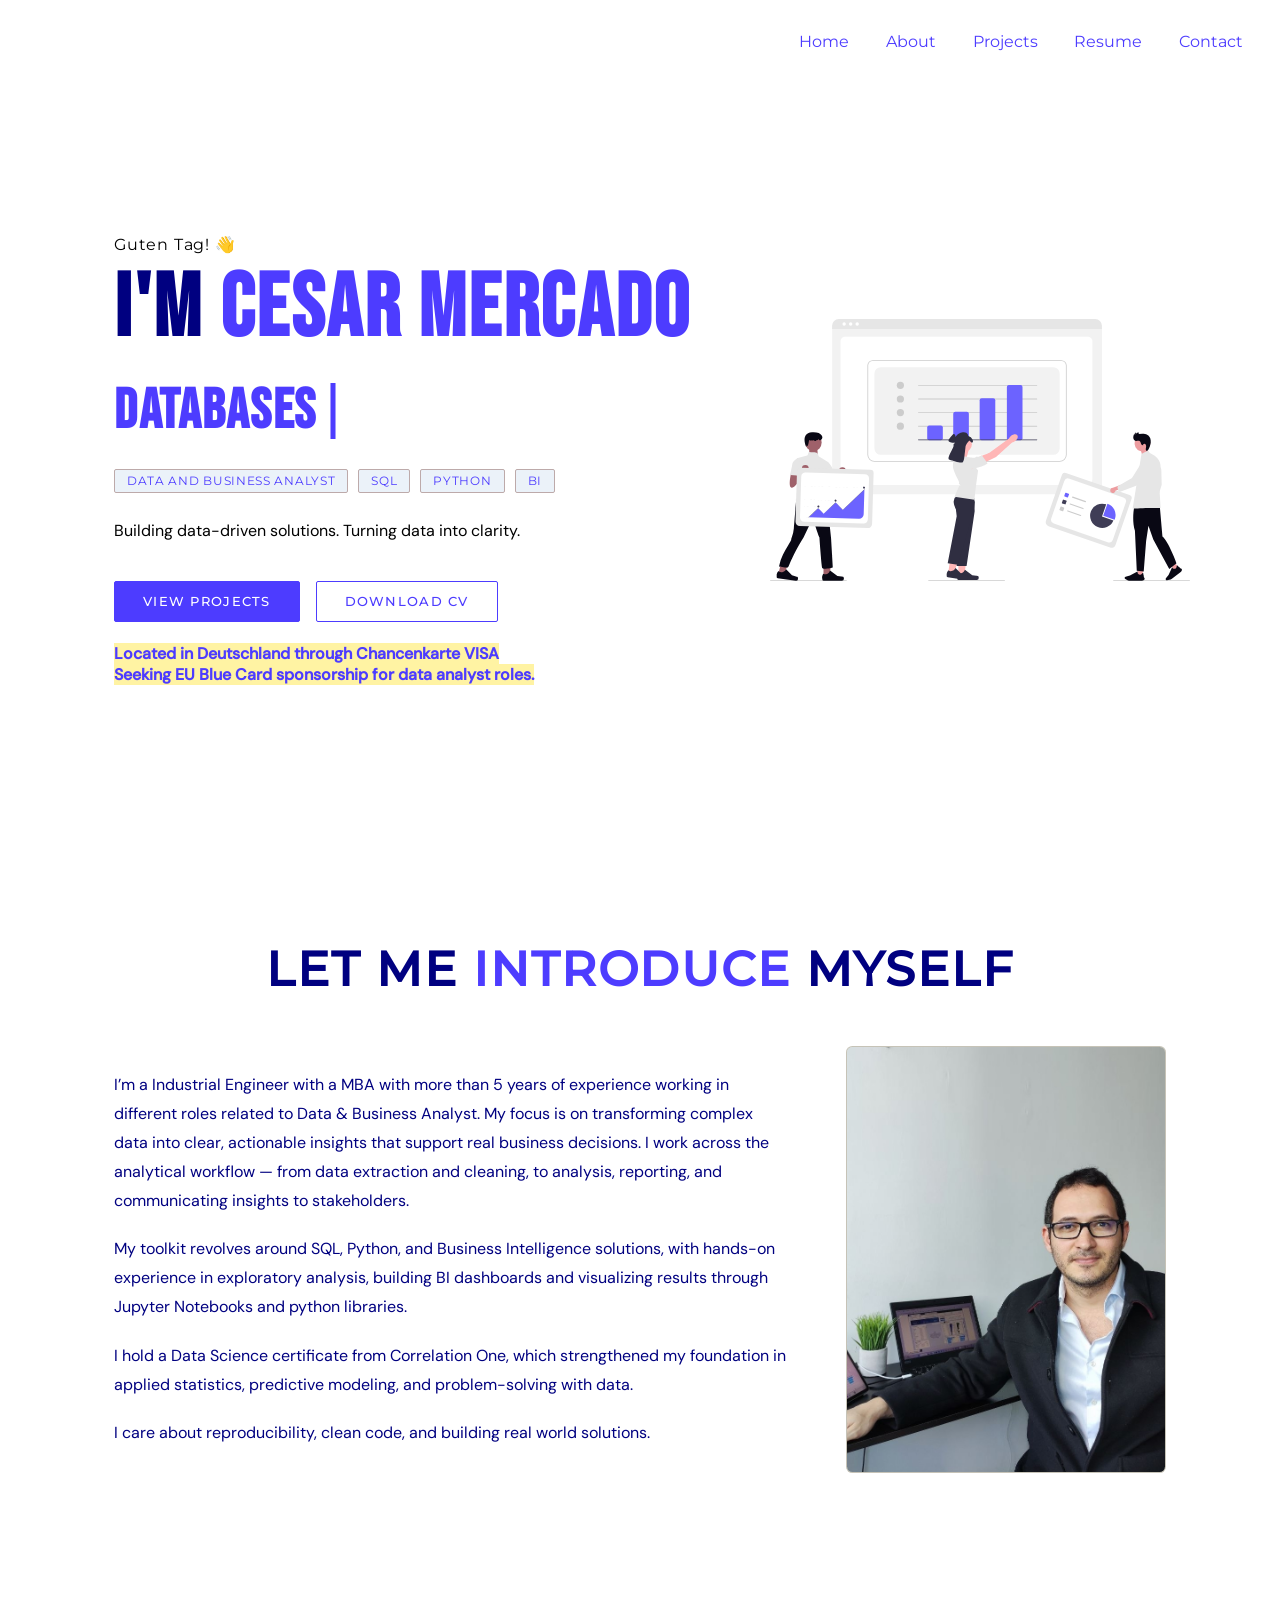
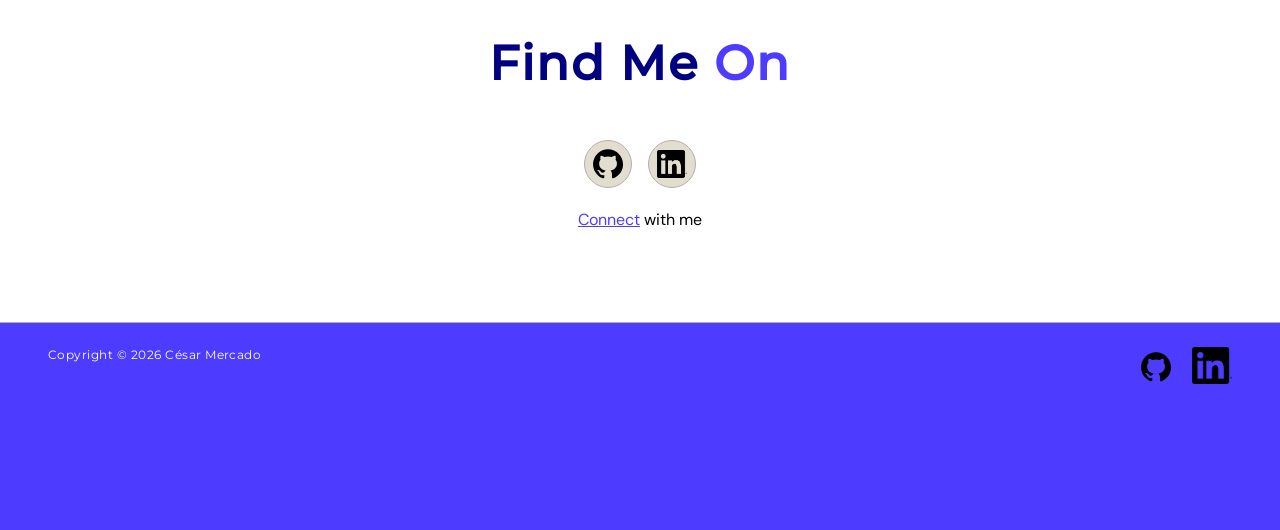
==== frontend/index.html @ d0333cb3 "Prepares the repository for full-stack development." ====
<!DOCTYPE html>
<html lang="en">

<head>
  <meta charset="UTF-8" />
  <meta name="viewport" content="width=device-width, initial-scale=1.0" />
  <title>César Mercado | Data and Business Analyst</title>
  <link rel="stylesheet" href="css/style.css" />
  <link rel="stylesheet" href="css/navbar.css" />
</head>



<body>

 <!-- top menu -->
<header class="top-menu">
    <a href="index.html" class="items">Home</a>
    <a href="pages/about.html" class="items">About</a>
    <a href="pages/projects.html" class="items">Projects</a>
    <a href="pages/resume.html" class="items">Resume</a>
    <a href="pages/contact.html" class="items">Contact</a>
</header>

<!-- navbar --> 
  <nav class="navbar">
    
    <div class="nav-left">    
      <a href="pages/contact.html" class="nav-logo">
        <img src="../assets/images/undraw_man.svg" alt="Logo" />
      </a>          
    


    </div>
        
    <button class="nav-toggle" id="navToggle" aria-label="Toggle menu">
      <span></span><span></span><span></span>
    </button>

    <ul class="nav-links" id="navLinks">
      <li><a href="index.html" class="active">Home</a></li>
      <li><a href="pages/about.html">About</a></li>
      <li><a href="pages/projects.html">Projects</a></li>
      <li><a href="pages/resume.html">Resume</a></li>
      <li><a href="pages/contact.html">Contact</a></li>
    </ul>
  </nav>

  <!-- hero section -->
  <section class="hero">
    <div class="hero-content">
      <p class="hero-greeting">Guten Tag! <span class="wave">👋</span></p>
      
      <h1 class="hero-title">I'M <span    class="accent">CESAR MERCADO</span></h1>
      <h2 class="hero-typed">
        <span id="typed-word"></span><span class="cursor">|</span>
      </h2>

      <div class="hero-tags">
        <span class="tag">Data and Business Analyst</span>
        <span class="tag">SQL</span>
        <span class="tag">Python</span>
        <span class="tag">BI</span>
      </div>
      <p class="hero-sub">
        Building data-driven solutions. Turning data into clarity.</p>
      
      <div class="hero-cta">
        <a href="pages/projects.html" class="btn btn-primary">View Projects</a>
        <a href="pages/resume.html" class="btn btn-outline">Download CV</a>       
      </div>
      
      <br/>
      <p class="ai-note"> 
        Located in Deutschland through Chancenkarte VISA   
        <br/>
      </p>
      <p class="ai-note"> 
        Seeking EU Blue Card sponsorship for data analyst roles.   
        <br/>
      </p>
    </div>
  </section>

  <!-- introduce section -->
  <section class="introduce">
    <h2 class="section-title">LET ME <span class="accent">INTRODUCE</span> MYSELF</h2>
    <div class="introduce-grid">
      <div class="introduce-text">
        <p>
          I’m a Industrial Engineer with a MBA with more than 5 years of experience working in different roles related to Data & Business Analyst. My focus is on transforming complex data into clear, actionable insights that support real business decisions.
          I work across the analytical workflow — from data extraction and cleaning, to analysis, reporting, and communicating insights to stakeholders.
        </p>
        <p>
          My toolkit revolves around SQL, Python, and Business Intelligence solutions, with hands-on experience in exploratory analysis, building BI dashboards and visualizing results through Jupyter Notebooks and python libraries.
        </p>
        <p>
          I hold a Data Science certificate from Correlation One, which strengthened my foundation in applied statistics, predictive modeling, and problem-solving with data.
        </p>
        <p>
          I care about reproducibility, clean code, and building real world solutions.
        </p>
      </div>
      <div class="introduce-photo">
        <div class="photo-frame">
          <img src="assets/images/headshot-sit.jpeg" alt="César Mercado" onerror="this.style.display='none'" />          
        </div>
        <p class="ai-note"></p>
      </div>
    </div>
  </section>

  <!-- find me section -->
  <section class="find-me">
    <h2 class="section-title">Find Me <span class="accent">On</span></h2>
    
    <div class="social-links">
      <a href="https://github.com/cesarmercado-kid" target="_blank" class="social-btn" aria-label="GitHub">
        <img src="assets/images/github-black.svg" alt="GitHub" width="40" height="40" />
      </a>
      <a href="https://linkedin.com/in/cesarmercado-kid" target="_blank" class="social-btn" aria-label="LinkedIn">
        <img src="assets/images/in-black.png" alt="LinkedIn" width="30" height="28" />
      </a>
      
    </div>
    <br />
      <p class="find-sub"><span class="accent-link">Connect</span> with me</p>
  </section>

  <!-- FOOTER -->
  <footer class="footer">
    <span>Copyright © 2026 César Mercado</span>
    <div class="footer-links">
      <a href="https://github.com/cesarmercado-kid" target="_blank">
        <img src="assets/images/github-black.svg" alt="GitHub" width="40" height="40" />
      </a>
      <a href="https://linkedin.com/in/cesarmercado-kid" target="_blank">
        <img src="assets/images/in-black.png" alt="LinkedIn" width="40" height="40" />
      </a>
    </div>
  </footer>

  <script src="js/main.js"></script>
</body>
</html>
---- frontend/css/style.css ----
/* fonts */

@font-face {
  font-family: 'Bebas Neue';
  src: url('../assets/fonts/BebasNeue-Regular.woff2') format('woff2');
  font-weight: 400;
  font-style: normal;
  font-display: swap;
}

@font-face {
  font-family: 'DM Sans';
  src: url('../assets/fonts/DMSans-Light.woff2') format('woff2');
  font-weight: 300;
  font-style: normal;
  font-display: swap;
}

@font-face {
  font-family: 'DM Sans';
  src: url('../assets/fonts/DMSans-Regular.woff2') format('woff2');
  font-weight: 400;
  font-style: normal;
  font-display: swap;
}

@font-face {
  font-family: 'DM Sans';
  src: url('../assets/fonts/DMSans-Medium.woff2') format('woff2');
  font-weight: 500;
  font-style: normal;
  font-display: swap;
}

@font-face {
  font-family: 'Montserrat';
  src: url('../assets/fonts/Montserrat-Light.woff2') format('woff2');
  font-weight: 300;
  font-style: normal;
  font-display: swap;
}

@font-face {
  font-family: 'Montserrat';
  src: url('../assets/fonts/Montserrat-Regular.woff2') format('woff2');
  font-weight: 400;
  font-style: normal;
  font-display: swap;
}

@font-face {
  font-family: 'Montserrat';
  src: url('../assets/fonts/Montserrat-Medium.woff2') format('woff2');
  font-weight: 500;
  font-style: normal;
  font-display: swap;
}

/* base */

*, *::before, *::after {
  margin: 0;
  padding: 0;
  box-sizing: border-box;
}

html {
  font-size: 16px;
}

img {
  max-width: 100%;
  height: auto;
}

body {
  position: relative;
  overflow-x: hidden;
}

:root {
  --bg:        none;
  --bg-2:      #e1ded0;
  --primary:   #4D3CFF;
  --gold:      #4D3CFF;
  --text:      #000080;
  --muted:     #000000;
  --border:    #bdaaaa;

  --font-head: 'Bebas Neue', sans-serif;
  --font-body: 'DM Sans', sans-serif;
  --font-ui:   'Montserrat', sans-serif;
}

html { scroll-behavior: smooth; }


/* body */

body {
  margin: 0;
  background: #fff;
  width: 100%;
  color: var(--text);
  font-family: var(--font-body);
  padding: 0;
  overflow-x: hidden;
}

.hero {
  min-height: 100vh;
  background: #fff;
  width: 100%;
}

body::before {
  content: "";
  position: fixed;
  inset: 0;
  z-index: -1;
  
  background-color: #e5e5db;
  background-image: url("../assets/images/graph-paper.svg");
  background-repeat: repeat;
  filter: invert(100%) opacity(10%);
  
  
  opacity: var(--bg-opacity, 0);
  transition: opacity 0.1s ease;

}

/* sections */
section {
  position: relative;
  z-index: 1;
  max-width: 1100px;
  margin: 0 auto;
  padding: 80px 24px;
}

/* helpers */
.accent      { color: var(--gold); }
.accent-link { color: var(--gold); text-decoration: underline; cursor: pointer; }


/* section title */
.section-title {
  font-family: var(--font-ui);
  font-size: clamp(2rem, 5vw, 3rem);
  letter-spacing: 0.04em;
  text-align: center;
  margin-bottom: 48px;
  color: var(--text);
}

/* tags */
.tag {
  display: inline-block;
  border: 1px solid var(--border);
  background: rgba(0, 91, 172, 0.08);
  color: var(--gold);
  font-family: var(--font-ui);
  font-weight: 400;
  font-size: 0.72rem;
  padding: 4px 12px;
  border-radius: 2px;
  letter-spacing: 0.06em;
  text-transform: uppercase;
}

/* top menu */
.top-menu {
  position: absolute;
  top: clamp(1.5rem, 6vw, 2rem);
  right: 2rem;
  left: 2rem;

  z-index: 10;

  display: flex;
  justify-content: flex-end;
  gap: 2rem; 
  
}

.top-menu .items { 
  color: #4D3CFF;
  text-decoration: none;
  font-family: 'Montserrat';
  font-size: 1rem;

  margin-right: 0.3rem;
  position: relative;
  display: inline-block;
}

.top-menu .items::after {
  content: "";
  position: absolute;
  bottom: -2px;
  left: 50%;
  width: 0;
  height: 2px;
  background-color: #4D3CFF;
  transition: all 0.3s ease;
  transform: translateX(-50%);
}

.top-menu .items:hover::after, .top-menu .items.active::after {
  width: 100%;  
}

.top-menu .items:hover, .top-menu .items.active {
  color: #4D3CFF;
   
}


/* buttons */
.btn {
  display: inline-block;
  font-family: var(--font-ui);
  font-weight: 500;
  font-size: 0.8rem;
  letter-spacing: 0.1em;
  text-transform: uppercase;
  padding: 12px 28px;
  border-radius: 2px;
  text-decoration: none;
  transition: all 0.2s ease;
  cursor: pointer;
}

.btn-primary {
  background: var(--primary);
  color: #fff;
  border: 1px solid var(--primary);
}
.btn-primary:hover {
  background: #000080;
  border-color: #000080;
  transform: translateY(-2px);
  box-shadow: 0 8px 24px rgba(0, 91, 172, 0.3);
}

.btn-outline {
  background: transparent;
  color: var(--gold);
  border: 1px solid var(--gold);
}
.btn-outline:hover {
  background: rgba(232, 201, 109, 0.08);
  transform: translateY(-2px);
}

/* hero */
.hero {
  min-height: 100vh;
  display: flex;
  align-items: center;
  padding-top: 100px;
  min-height: 100vh;
  background: #ffffff;
  
  background-image: url("../assets/images/undraw_data.svg");
  background-repeat: no-repeat;
  background-position: right center;
  background-size: clamp(180px, 45%, 420px);

  position: relative;
}

.hero-content { max-width: 760px; }

.hero-greeting {
  font-family: var(--font-ui);
  font-weight: 400;
  font-size: 1rem;
  color: var(--muted);
  margin-bottom: 12px;
  letter-spacing: 0.05em;
}

.wave {
  display: inline-block;
  animation: wave 2.5s infinite;
  transform-origin: 70% 70%;
}
@keyframes wave {
  0%,100% { transform: rotate(0deg); }
  15%      { transform: rotate(14deg); }
  30%      { transform: rotate(-8deg); }
  45%      { transform: rotate(14deg); }
  60%      { transform: rotate(-4deg); }
  75%      { transform: rotate(10deg); }
}

.hero-title {
  font-family: var(--font-head);
  font-size: clamp(2.8rem, 8vw, 5.5rem);
  letter-spacing: 0.03em;
  line-height: 1;
  margin-bottom: 24px;
  color: var(--text);
}

.hero-tags {
  display: flex;
  flex-wrap: wrap;
  gap: 10px;
  margin-bottom: 24px;
}

.hero-sub {
  font-size: 1rem;
  color: var(--muted);
  margin-bottom: 36px;
  max-width: 520px;
  line-height: 1.8;
}

.hero-cta { display: flex; gap: 16px; flex-wrap: wrap; }

/* introduce */
.introduce { padding-top: 40px; }

.introduce-grid {
  display: grid;
  grid-template-columns: 1fr 320px;
  gap: 60px;
  align-items: center;
}

.introduce-text p {
  margin-bottom: 20px;
  font-size: 1rem;
  color: #000080;
  line-height: 1.8;
}

.photo-frame {

  position: relative;
  width: 100%;
  aspect-ratio: 3/4;
  border: 1px solid #0000001f; 
  border-radius: 0.4rem;       
  background: var(--bg-2);
  display: flex;
  align-items: center;
  justify-content: center;
  overflow: hidden;
}

.ai-note {
  color: #4D3CFF;
  font-weight: 600;
  background: #fff3a3; 
  display: inline-block;
}

.photo-frame img {
  width: 100%;
  height: 100%;
  object-fit: cover;
}

.photo-placeholder {
  font-family: var(--font-head);
  font-size: 5rem;
  color: var(--primary);
  letter-spacing: 0.1em;
}

/* find me */
.find-me { text-align: center; padding: 60px 24px; }

.find-sub {
  color: var(--muted);
  margin-bottom: 32px;
  font-size: 1rem;
}

.social-links { display: flex; justify-content: center; gap: 16px; }

.social-btn {
  display: flex;
  align-items: center;
  justify-content: center;
  width: 48px;
  height: 48px;
  border-radius: 50%;
  background: var(--bg-2);
  border: 1px solid var(--border);
  color: var(--text);
  text-decoration: none;
  transition: all 0.2s ease;
}
.social-btn:hover {
  background: var(--primary);
  border-color: var(--primary);
  transform: translateY(-3px);
  color: #fff;
  box-shadow: 0 8px 20px rgba(0, 91, 172, 0.3);
}

/* footer */
.footer {
  position: relative;
  z-index: 1;
  display: flex;
  justify-content: space-between;
  align-items: top;
  padding: 24px 48px;
  border-top: 1px solid var(--border);
  font-family: var(--font-ui);
  font-weight: 400;
  font-size: 0.75rem;
  color: #ffffff;
  background-color: #4D3CFF;
  letter-spacing: 0.04em;
  height: 20vh;        
  min-height: 13rem;
}

.footer-links { display: flex; gap: 16px; }
.footer-links a {
  color: var(--muted);
  text-decoration: none;
  transition: color 0.2s;
}
.footer-links a:hover { color: var(--gold); }

.grid-responsive {
  display: grid;
  gap: 2rem;
}

.hide {
  display: none !important;
}



/* typewriter */
.hero-typed {
  font-family: var(--font-head);
  font-size: clamp(1.8rem, 5vw, 3.5rem);
  letter-spacing: 0.03em;
  color: var(--primary);
  margin-top: 8px;
  margin-bottom: 24px;
  min-height: 1.2em;
}

.cursor {
  display: inline-block;
  color: var(--primary);
  animation: blink 0.8s step-end infinite;
  font-weight: 300;
  margin-left: 2px;
}

@keyframes blink {
  0%, 100% { opacity: 1; }
  50%       { opacity: 0; }
}


.redirect-box {
    max-width: 480px;
    margin: 2rem auto;
    padding: 2rem;
    background: #ffffff;
    border: 1px solid #e2e8f0;
    border-radius: 12px;
    box-shadow: 0 4px 16px rgba(0,0,0,0.08);
    text-align: center;
}

.redirect-box h2 {
    margin-bottom: 1rem;
    font-size: 1.5rem;
    color: #1e293b;
}

.redirect-box p {
    color: #475569;
    font-size: 1rem;
    line-height: 1.5rem;
}


/* responsive */
@media (max-width: 768px) {
  .introduce-grid { 
    grid-template-columns: 1fr; 
  }
  .who-grid {
    grid-template-columns: 1fr;
  }
  .projects-grid {
    grid-template-columns: 1fr;
  }

  .introduce-photo { max-width: 260px; margin: 0 auto; }
  .footer {
    flex-direction: column;
    gap: 12px;
    padding: 24px;
    text-align: center;
  }
  .top-menu {
    display: none; 
  }
  .hero {
    background-image: none;
    padding-top: 6rem;
    text-align: center;
  }

  .hero-content {
    max-width: 100%;
  }

  
 

}
---- frontend/css/navbar.css ----
/* navbar */
.navbar {
  position: fixed;
  top: 2rem;
  left: 2rem;
  right: 2rem;

  padding: 0 1rem;

  z-index: 1000;

  display: flex;
  align-items: center;
  justify-content: space-between;
  
  height: 4rem;

  background: rgba(255, 255, 255, 0.85);
  backdrop-filter: blur(12px);

  transform: translateY(-150%);
  transition: transform 0.4s ease;

  border-radius: 15px 15px 15px 15px;

}

.navbar.show {
  transform: translateY(0);
}

/* Logo */
.nav-left {
  display: flex;
  align-items: center;
  gap: 0.8rem;
  margin-left: none;
  
}


.nav-logo img {
  width: 28px;
  height: 28px;
  object-fit: contain;
}

/* Links */
.nav-links {
  display: flex;
  list-style: none;
  gap: 2rem;
  margin-left: auto;
  
  
}


.nav-links a {
  align-items: left;
  font-family: 'Montserrat';
  font-size: 1rem;
   
  color: #2f36ff;
  text-decoration: none; 
  transition: all 0.2s ease;
  
  position: relative;

  text-decoration: none;

}


.nav-links a::after {
  content: "";
  position: absolute;
  bottom: -2px;
  left: 50%;
  width: 0;
  height: 2px;
  background-color: #2f36ff;
  transition: all 0.3s ease;
  transform: translateX(-50%);
}

.nav-links a:hover::after, .nav-links a.active::after {
  width: 100%;
}

.nav-links a:hover,
.nav-links a.active {  
  color: #2f36ff;
}



.nav-icon { font-style: normal; font-size: 0.9rem; }

/* Hamburger toggle (mobile) */
.nav-toggle {
  display: none;
  flex-direction: column;
  gap: 5px;
  background: none;
  border: none;
  cursor: pointer;
  padding: 4px;
}
.nav-toggle span {
  display: block;
  width: 24px;
  height: 2px;
  background: #F0EEE9;
  border-radius: 2px;
  transition: all 0.3s ease;
}

/* Mobile nav open state */
.nav-toggle.open span:nth-child(1) { transform: translateY(7px) rotate(45deg); }
.nav-toggle.open span:nth-child(2) { opacity: 0; }
.nav-toggle.open span:nth-child(3) { transform: translateY(-7px) rotate(-45deg); }

/* responsive */

@media (max-width: 768px) {

  
 
   .navbar {
    transform: none !important;
  }

  .navbar.show {
    transform: none !important;
  } 
  .nav-toggle { display: flex; }

   .navbar {
    position: fixed;
    top: 0.75rem;
    left: 0.75rem;
    right: 0.75rem;

    z-index: 1000;
  }

  .nav-links {
    position: fixed;
    top: 4.5rem;
    left: 1rem;
    right: 1rem;
    display: flex;
    flex-direction: column;
    gap: 0.5rem;
    padding: 1.2rem;

    background: #fffffff2;
    backdrop-filter: blur(16px);
    
    border: 1px solid #005bac33;
    border-radius: 12px;
    box-shadow: 0 12px 40px #0000001f;
    max-height: calc(100vh - 6rem);
    overflow-y: auto;

    transform: translateY(-10%);
    opacity: 0;
    pointer-events: none;
    transition: transform 0.3s ease;
    z-index: 999;
  }

  .nav-links.open { 
    transform: translateY(0);
    opacity: 1;
    pointer-events: auto;
  }

  .nav-links a { 
    position: relative;
    
    padding: 3px 3px;
    font-size: 0.95rem; 
    color: #4D3CFF;
    font-weight: 500;

    border-radius: 8px;
  }


  .nav-links a:hover {
    background: #4d3cff14;
  }

}
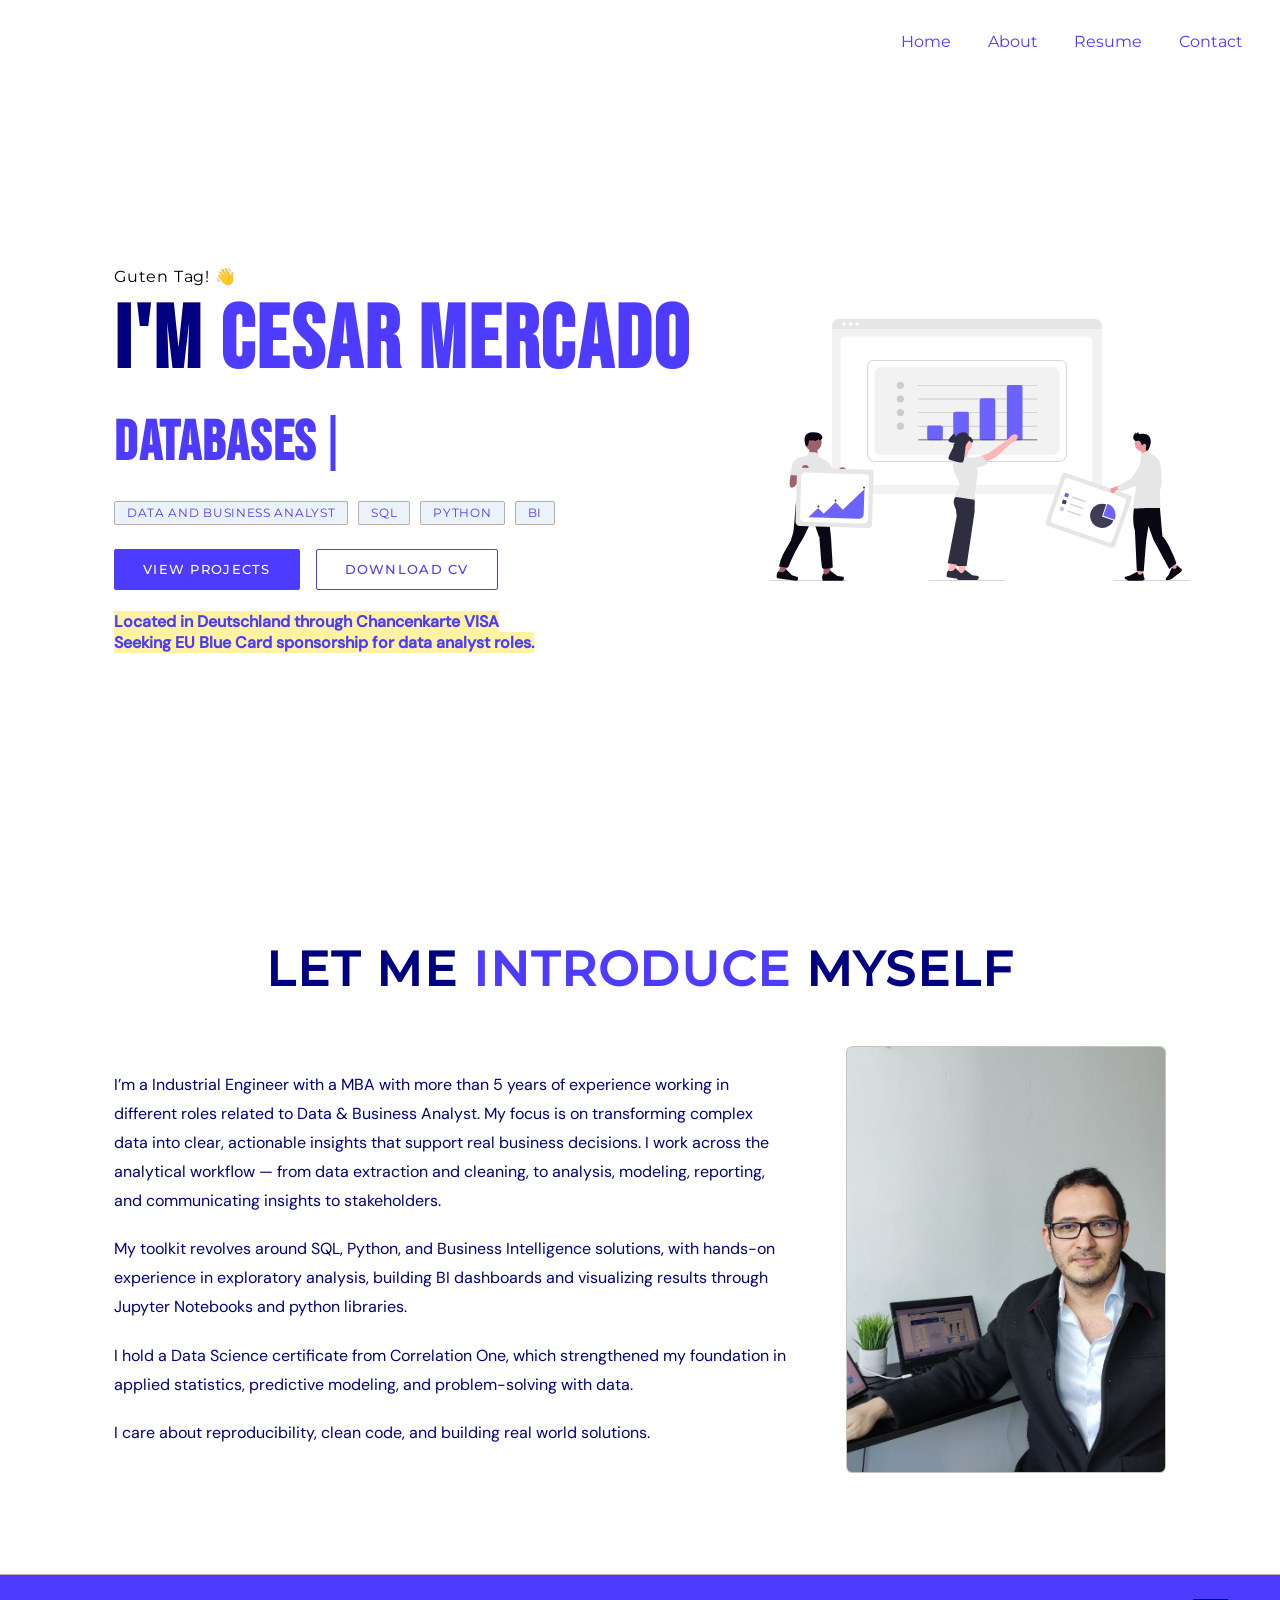
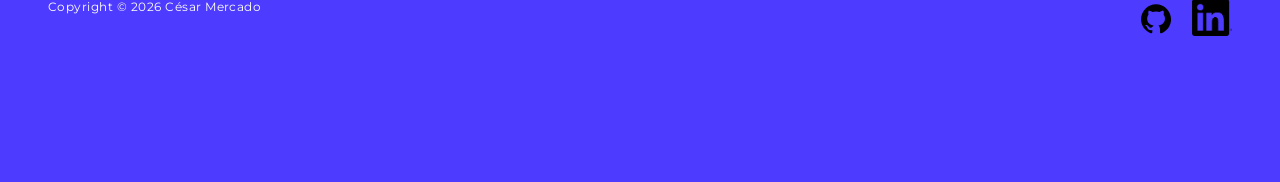
==== commit d33fe3fe: "Add feature flag system, fix About layout, add .gitignore" ====
--- a/frontend/index.html
+++ b/frontend/index.html
@@ -16,10 +16,10 @@
  <!-- top menu -->
 <header class="top-menu">
     <a href="index.html" class="items">Home</a>
-    <a href="pages/about.html" class="items">About</a>
-    <a href="pages/projects.html" class="items">Projects</a>
-    <a href="pages/resume.html" class="items">Resume</a>
-    <a href="pages/contact.html" class="items">Contact</a>
+    <a href="pages/about.html" class="items" data-feature="about">About</a>
+    <a href="pages/projects.html" class="items" data-feature="projects">Projects</a>
+    <a href="pages/resume.html" class="items" data-feature="resume">Resume</a>
+    <a href="pages/contact.html" class="items" data-feature="contact">Contact</a>
 </header>
 
 <!-- navbar --> 
@@ -27,7 +27,7 @@
     
     <div class="nav-left">    
       <a href="pages/contact.html" class="nav-logo">
-        <img src="../assets/images/undraw_man.svg" alt="Logo" />
+        <img src="assets/images/undraw_man.svg" alt="Logo" />
       </a>          
     
 
@@ -40,10 +40,10 @@
 
     <ul class="nav-links" id="navLinks">
       <li><a href="index.html" class="active">Home</a></li>
-      <li><a href="pages/about.html">About</a></li>
-      <li><a href="pages/projects.html">Projects</a></li>
-      <li><a href="pages/resume.html">Resume</a></li>
-      <li><a href="pages/contact.html">Contact</a></li>
+      <li><a href="pages/about.html" data-feature="about">About</a></li>
+      <li><a href="pages/projects.html" data-feature="projects">Projects</a></li>
+      <li><a href="pages/resume.html" data-feature="resume">Resume</a></li>
+      <li><a href="pages/contact.html" data-feature="contact">Contact</a></li>
     </ul>
   </nav>
 
@@ -63,8 +63,6 @@
         <span class="tag">Python</span>
         <span class="tag">BI</span>
       </div>
-      <p class="hero-sub">
-        Building data-driven solutions. Turning data into clarity.</p>
       
       <div class="hero-cta">
         <a href="pages/projects.html" class="btn btn-primary">View Projects</a>
@@ -90,7 +88,7 @@
       <div class="introduce-text">
         <p>
           I’m a Industrial Engineer with a MBA with more than 5 years of experience working in different roles related to Data & Business Analyst. My focus is on transforming complex data into clear, actionable insights that support real business decisions.
-          I work across the analytical workflow — from data extraction and cleaning, to analysis, reporting, and communicating insights to stakeholders.
+          I work across the analytical workflow — from data extraction and cleaning, to analysis, modeling, reporting, and communicating insights to stakeholders.
         </p>
         <p>
           My toolkit revolves around SQL, Python, and Business Intelligence solutions, with hands-on experience in exploratory analysis, building BI dashboards and visualizing results through Jupyter Notebooks and python libraries.
@@ -111,22 +109,6 @@
     </div>
   </section>
 
-  <!-- find me section -->
-  <section class="find-me">
-    <h2 class="section-title">Find Me <span class="accent">On</span></h2>
-    
-    <div class="social-links">
-      <a href="https://github.com/cesarmercado-kid" target="_blank" class="social-btn" aria-label="GitHub">
-        <img src="assets/images/github-black.svg" alt="GitHub" width="40" height="40" />
-      </a>
-      <a href="https://linkedin.com/in/cesarmercado-kid" target="_blank" class="social-btn" aria-label="LinkedIn">
-        <img src="assets/images/in-black.png" alt="LinkedIn" width="30" height="28" />
-      </a>
-      
-    </div>
-    <br />
-      <p class="find-sub"><span class="accent-link">Connect</span> with me</p>
-  </section>
 
   <!-- FOOTER -->
   <footer class="footer">
--- a/frontend/css/style.css
+++ b/frontend/css/style.css
@@ -56,30 +56,10 @@
   font-display: swap;
 }
 
-/* base */
-
-*, *::before, *::after {
-  margin: 0;
-  padding: 0;
-  box-sizing: border-box;
-}
-
-html {
-  font-size: 16px;
-}
-
-img {
-  max-width: 100%;
-  height: auto;
-}
-
-body {
-  position: relative;
-  overflow-x: hidden;
-}
+
+/* variables */
 
 :root {
-  --bg:        none;
   --bg-2:      #e1ded0;
   --primary:   #4D3CFF;
   --gold:      #4D3CFF;
@@ -92,25 +72,35 @@
   --font-ui:   'Montserrat', sans-serif;
 }
 
-html { scroll-behavior: smooth; }
-
-
-/* body */
+
+/* reset and base styles */
+
+*, *::before, *::after {
+  margin: 0;
+  padding: 0;
+  box-sizing: border-box;
+}
+
+html {
+  font-size: 16px;
+  scroll-behavior: smooth;
+}
+
+img {
+  max-width: 100%;
+  height: auto;
+  display: block;
+}
 
 body {
   margin: 0;
+  padding: 0;
+  width: 100%;
   background: #fff;
-  width: 100%;
   color: var(--text);
   font-family: var(--font-body);
-  padding: 0;
   overflow-x: hidden;
-}
-
-.hero {
-  min-height: 100vh;
-  background: #fff;
-  width: 100%;
+  position: relative;
 }
 
 body::before {
@@ -118,19 +108,17 @@
   position: fixed;
   inset: 0;
   z-index: -1;
-  
   background-color: #e5e5db;
   background-image: url("../assets/images/graph-paper.svg");
   background-repeat: repeat;
   filter: invert(100%) opacity(10%);
-  
-  
   opacity: var(--bg-opacity, 0);
   transition: opacity 0.1s ease;
-
-}
-
-/* sections */
+}
+
+
+/* layout */
+
 section {
   position: relative;
   z-index: 1;
@@ -139,12 +127,25 @@
   padding: 80px 24px;
 }
 
+.grid-responsive {
+  display: grid;
+  gap: 2rem;
+}
+
+.hide {
+  display: none !important;
+}
+
+
 /* helpers */
+
 .accent      { color: var(--gold); }
 .accent-link { color: var(--gold); text-decoration: underline; cursor: pointer; }
 
 
 /* section title */
+
+
 .section-title {
   font-family: var(--font-ui);
   font-size: clamp(2rem, 5vw, 3rem);
@@ -154,7 +155,10 @@
   color: var(--text);
 }
 
+
 /* tags */
+
+
 .tag {
   display: inline-block;
   border: 1px solid var(--border);
@@ -169,27 +173,26 @@
   text-transform: uppercase;
 }
 
+
 /* top menu */
+
+
 .top-menu {
   position: absolute;
   top: clamp(1.5rem, 6vw, 2rem);
   right: 2rem;
   left: 2rem;
-
   z-index: 10;
-
   display: flex;
   justify-content: flex-end;
-  gap: 2rem; 
-  
-}
-
-.top-menu .items { 
-  color: #4D3CFF;
+  gap: 2rem;
+}
+
+.top-menu .items {
+  color: var(--primary);
   text-decoration: none;
-  font-family: 'Montserrat';
+  font-family: 'Montserrat', sans-serif;
   font-size: 1rem;
-
   margin-right: 0.3rem;
   position: relative;
   display: inline-block;
@@ -202,22 +205,26 @@
   left: 50%;
   width: 0;
   height: 2px;
-  background-color: #4D3CFF;
+  background-color: var(--primary);
   transition: all 0.3s ease;
   transform: translateX(-50%);
 }
 
-.top-menu .items:hover::after, .top-menu .items.active::after {
-  width: 100%;  
-}
-
-.top-menu .items:hover, .top-menu .items.active {
-  color: #4D3CFF;
-   
+.top-menu .items:hover::after,
+.top-menu .items.active::after {
+  width: 100%;
+}
+
+.top-menu .items:hover,
+.top-menu .items.active {
+  color: var(--primary);
 }
 
 
 /* buttons */
+ 
+
+
 .btn {
   display: inline-block;
   font-family: var(--font-ui);
@@ -237,6 +244,7 @@
   color: #fff;
   border: 1px solid var(--primary);
 }
+
 .btn-primary:hover {
   background: #000080;
   border-color: #000080;
@@ -246,28 +254,28 @@
 
 .btn-outline {
   background: transparent;
-  color: var(--gold);
-  border: 1px solid var(--gold);
-}
+  color: var(--primary);
+  border: 1px solid var(--primary);
+}
+
 .btn-outline:hover {
   background: rgba(232, 201, 109, 0.08);
   transform: translateY(-2px);
 }
 
+
 /* hero */
+
 .hero {
   min-height: 100vh;
   display: flex;
   align-items: center;
   padding-top: 100px;
-  min-height: 100vh;
   background: #ffffff;
-  
   background-image: url("../assets/images/undraw_data.svg");
   background-repeat: no-repeat;
   background-position: right center;
   background-size: clamp(180px, 45%, 420px);
-
   position: relative;
 }
 
@@ -287,6 +295,7 @@
   animation: wave 2.5s infinite;
   transform-origin: 70% 70%;
 }
+
 @keyframes wave {
   0%,100% { transform: rotate(0deg); }
   15%      { transform: rotate(14deg); }
@@ -320,9 +329,38 @@
   line-height: 1.8;
 }
 
-.hero-cta { display: flex; gap: 16px; flex-wrap: wrap; }
+.hero-cta {
+  display: flex;
+  gap: 16px;
+  flex-wrap: wrap;
+}
+
+.hero-typed {
+  font-family: var(--font-head);
+  font-size: clamp(1.8rem, 5vw, 3.5rem);
+  letter-spacing: 0.03em;
+  color: var(--primary);
+  margin-top: 8px;
+  margin-bottom: 24px;
+  min-height: 1.2em;
+}
+
+.cursor {
+  display: inline-block;
+  color: var(--primary);
+  animation: blink 0.8s step-end infinite;
+  font-weight: 300;
+  margin-left: 2px;
+}
+
+@keyframes blink {
+  0%, 100% { opacity: 1; }
+  50%       { opacity: 0; }
+}
+
 
 /* introduce */
+
 .introduce { padding-top: 40px; }
 
 .introduce-grid {
@@ -340,24 +378,16 @@
 }
 
 .photo-frame {
-
   position: relative;
   width: 100%;
   aspect-ratio: 3/4;
-  border: 1px solid #0000001f; 
-  border-radius: 0.4rem;       
+  border: 1px solid #0000001f;
+  border-radius: 0.4rem;
   background: var(--bg-2);
   display: flex;
   align-items: center;
   justify-content: center;
   overflow: hidden;
-}
-
-.ai-note {
-  color: #4D3CFF;
-  font-weight: 600;
-  background: #fff3a3; 
-  display: inline-block;
 }
 
 .photo-frame img {
@@ -373,8 +403,20 @@
   letter-spacing: 0.1em;
 }
 
+.ai-note {
+  color: var(--primary);
+  font-weight: 600;
+  background: #fff3a3;
+  display: inline-block;
+}
+
+
 /* find me */
-.find-me { text-align: center; padding: 60px 24px; }
+
+.find-me {
+  text-align: center;
+  padding: 60px 24px;
+}
 
 .find-sub {
   color: var(--muted);
@@ -382,7 +424,11 @@
   font-size: 1rem;
 }
 
-.social-links { display: flex; justify-content: center; gap: 16px; }
+.social-links {
+  display: flex;
+  justify-content: center;
+  gap: 16px;
+}
 
 .social-btn {
   display: flex;
@@ -397,6 +443,7 @@
   text-decoration: none;
   transition: all 0.2s ease;
 }
+
 .social-btn:hover {
   background: var(--primary);
   border-color: var(--primary);
@@ -405,126 +452,115 @@
   box-shadow: 0 8px 20px rgba(0, 91, 172, 0.3);
 }
 
+
 /* footer */
+
 .footer {
   position: relative;
   z-index: 1;
   display: flex;
   justify-content: space-between;
-  align-items: top;
+  align-items: flex-start;
   padding: 24px 48px;
   border-top: 1px solid var(--border);
   font-family: var(--font-ui);
   font-weight: 400;
   font-size: 0.75rem;
   color: #ffffff;
-  background-color: #4D3CFF;
+  background-color: var(--primary);
   letter-spacing: 0.04em;
-  height: 20vh;        
+  height: 20vh;
   min-height: 13rem;
 }
 
-.footer-links { display: flex; gap: 16px; }
+.footer-links {
+  display: flex;
+  gap: 16px;
+}
+
 .footer-links a {
-  color: var(--muted);
+  color: #ffffff;
   text-decoration: none;
   transition: color 0.2s;
 }
+
 .footer-links a:hover { color: var(--gold); }
 
-.grid-responsive {
-  display: grid;
-  gap: 2rem;
-}
-
-.hide {
-  display: none !important;
-}
-
-
-
-/* typewriter */
-.hero-typed {
-  font-family: var(--font-head);
-  font-size: clamp(1.8rem, 5vw, 3.5rem);
-  letter-spacing: 0.03em;
-  color: var(--primary);
-  margin-top: 8px;
-  margin-bottom: 24px;
-  min-height: 1.2em;
-}
-
-.cursor {
-  display: inline-block;
-  color: var(--primary);
-  animation: blink 0.8s step-end infinite;
-  font-weight: 300;
-  margin-left: 2px;
-}
-
-@keyframes blink {
-  0%, 100% { opacity: 1; }
-  50%       { opacity: 0; }
-}
-
+
+/* redirect box */
 
 .redirect-box {
-    max-width: 480px;
-    margin: 2rem auto;
-    padding: 2rem;
-    background: #ffffff;
-    border: 1px solid #e2e8f0;
-    border-radius: 12px;
-    box-shadow: 0 4px 16px rgba(0,0,0,0.08);
-    text-align: center;
+  max-width: 480px;
+  margin: 2rem auto;
+  padding: 2rem;
+  background: #ffffff;
+  border: 1px solid #e2e8f0;
+  border-radius: 12px;
+  box-shadow: 0 4px 16px rgba(0, 0, 0, 0.08);
+  text-align: center;
 }
 
 .redirect-box h2 {
-    margin-bottom: 1rem;
-    font-size: 1.5rem;
-    color: #1e293b;
+  margin-bottom: 1rem;
+  font-size: 1.5rem;
+  color: #1e293b;
 }
 
 .redirect-box p {
-    color: #475569;
-    font-size: 1rem;
-    line-height: 1.5rem;
+  color: #475569;
+  font-size: 1rem;
+  line-height: 1.5rem;
 }
 
 
 /* responsive */
+
 @media (max-width: 768px) {
-  .introduce-grid { 
-    grid-template-columns: 1fr; 
-  }
+
+  .introduce-grid {
+    grid-template-columns: 1fr;
+  }
+
   .who-grid {
     grid-template-columns: 1fr;
   }
+
   .projects-grid {
     grid-template-columns: 1fr;
   }
 
-  .introduce-photo { max-width: 260px; margin: 0 auto; }
+  .introduce-photo {
+    max-width: 260px;
+    margin: 0 auto;
+  }
+
   .footer {
     flex-direction: column;
     gap: 12px;
     padding: 24px;
     text-align: center;
-  }
+    height: auto;
+  }
+
   .top-menu {
-    display: none; 
-  }
+    display: none;
+  }
+
   .hero {
     background-image: none;
     padding-top: 6rem;
     text-align: center;
+    display: flex;
+    justify-content: center;
   }
 
   .hero-content {
-    max-width: 100%;
-  }
-
-  
- 
+    max-width: none;
+    width: 100%;
+    display: flex;
+    flex-direction: column;
+    align-items: center;
+    margin: 0 auto;
+  }
 
 }
--- a/frontend/css/navbar.css
+++ b/frontend/css/navbar.css
@@ -1,43 +1,38 @@
-/* navbar */
+
+
 .navbar {
   position: fixed;
   top: 2rem;
   left: 2rem;
   right: 2rem;
-
-  padding: 0 1rem;
-
   z-index: 1000;
 
   display: flex;
   align-items: center;
   justify-content: space-between;
-  
   height: 4rem;
+  padding: 0 1.25rem;
 
   background: rgba(255, 255, 255, 0.85);
   backdrop-filter: blur(12px);
+  border-radius: 15px;
 
   transform: translateY(-150%);
   transition: transform 0.4s ease;
-
-  border-radius: 15px 15px 15px 15px;
-
 }
 
 .navbar.show {
   transform: translateY(0);
 }
 
-/* Logo */
+
+/* logo */
+
 .nav-left {
   display: flex;
   align-items: center;
   gap: 0.8rem;
-  margin-left: none;
-  
 }
-
 
 .nav-logo img {
   width: 28px;
@@ -45,33 +40,27 @@
   object-fit: contain;
 }
 
-/* Links */
+
+/* links - desktop */ 
+
 .nav-links {
   display: flex;
   list-style: none;
   gap: 2rem;
   margin-left: auto;
-  
-  
 }
 
-
 .nav-links a {
-  align-items: left;
-  font-family: 'Montserrat';
+  font-family: 'Montserrat', sans-serif;
   font-size: 1rem;
-   
-  color: #2f36ff;
-  text-decoration: none; 
-  transition: all 0.2s ease;
-  
+  color: #4D3CFF;
+  text-decoration: none;
   position: relative;
-
-  text-decoration: none;
-
+  display: inline-block;
+  transition: color 0.2s ease;
 }
 
-
+/* dynamic link — desktop */
 .nav-links a::after {
   content: "";
   position: absolute;
@@ -79,25 +68,24 @@
   left: 50%;
   width: 0;
   height: 2px;
-  background-color: #2f36ff;
-  transition: all 0.3s ease;
+  background-color: #4D3CFF;
+  transition: width 0.3s ease;
   transform: translateX(-50%);
 }
 
-.nav-links a:hover::after, .nav-links a.active::after {
+.nav-links a:hover::after,
+.nav-links a.active::after {
   width: 100%;
 }
 
 .nav-links a:hover,
-.nav-links a.active {  
-  color: #2f36ff;
+.nav-links a.active {
+  color: #4D3CFF;
 }
 
 
+/* hamburger */
 
-.nav-icon { font-style: normal; font-size: 0.9rem; }
-
-/* Hamburger toggle (mobile) */
 .nav-toggle {
   display: none;
   flex-direction: column;
@@ -107,90 +95,91 @@
   cursor: pointer;
   padding: 4px;
 }
+
 .nav-toggle span {
   display: block;
   width: 24px;
   height: 2px;
-  background: #F0EEE9;
+  background: #4D3CFF;
   border-radius: 2px;
   transition: all 0.3s ease;
 }
 
-/* Mobile nav open state */
 .nav-toggle.open span:nth-child(1) { transform: translateY(7px) rotate(45deg); }
 .nav-toggle.open span:nth-child(2) { opacity: 0; }
 .nav-toggle.open span:nth-child(3) { transform: translateY(-7px) rotate(-45deg); }
+
 
 /* responsive */
 
 @media (max-width: 768px) {
 
-  
- 
-   .navbar {
-    transform: none !important;
-  }
-
-  .navbar.show {
-    transform: none !important;
-  } 
-  .nav-toggle { display: flex; }
-
-   .navbar {
+  /* El navbar siempre visible en móvil (sin animación de scroll) */
+  .navbar {
     position: fixed;
     top: 0.75rem;
     left: 0.75rem;
     right: 0.75rem;
-
-    z-index: 1000;
+    transform: none !important;
+    transition: none;
   }
 
+  .nav-toggle { display: flex; }
+
+  /* menu */
   .nav-links {
     position: fixed;
-    top: 4.5rem;
+    top: 5rem;
     left: 1rem;
     right: 1rem;
-    display: flex;
     flex-direction: column;
-    gap: 0.5rem;
-    padding: 1.2rem;
+    gap: 0.25rem;
+    padding: 0.75rem;
 
-    background: #fffffff2;
+    background: rgba(255, 255, 255, 0.97);
     backdrop-filter: blur(16px);
-    
-    border: 1px solid #005bac33;
+    border: 1px solid rgba(0, 91, 172, 0.12);
     border-radius: 12px;
-    box-shadow: 0 12px 40px #0000001f;
+    box-shadow: 0 12px 40px rgba(0, 0, 0, 0.1);
     max-height: calc(100vh - 6rem);
     overflow-y: auto;
+    z-index: 999;
 
-    transform: translateY(-10%);
+    transform: translateY(-8px);
     opacity: 0;
     pointer-events: none;
-    transition: transform 0.3s ease;
-    z-index: 999;
+    transition: transform 0.3s ease, opacity 0.3s ease;
   }
 
-  .nav-links.open { 
+  .nav-links.open {
     transform: translateY(0);
     opacity: 1;
     pointer-events: auto;
   }
 
-  .nav-links a { 
-    position: relative;
-    
-    padding: 3px 3px;
-    font-size: 0.95rem; 
+  /* without underline */
+  .nav-links a::after { display: none; }
+
+  /* Cada ítem como bloque */
+  .nav-links a {
+    display: block;
+    padding: 0.6rem 0.9rem;
+    font-size: 0.95rem;
+    font-weight: 500;
     color: #4D3CFF;
-    font-weight: 500;
-
     border-radius: 8px;
+    transition: background 0.2s ease;
   }
 
-
   .nav-links a:hover {
-    background: #4d3cff14;
+    background: rgba(77, 60, 255, 0.06);
   }
 
-}
+  /* active box */
+  .nav-links a.active {
+    background: rgba(77, 60, 255, 0.1);
+    color: #4D3CFF;
+    font-weight: 600;
+  }
+
+}
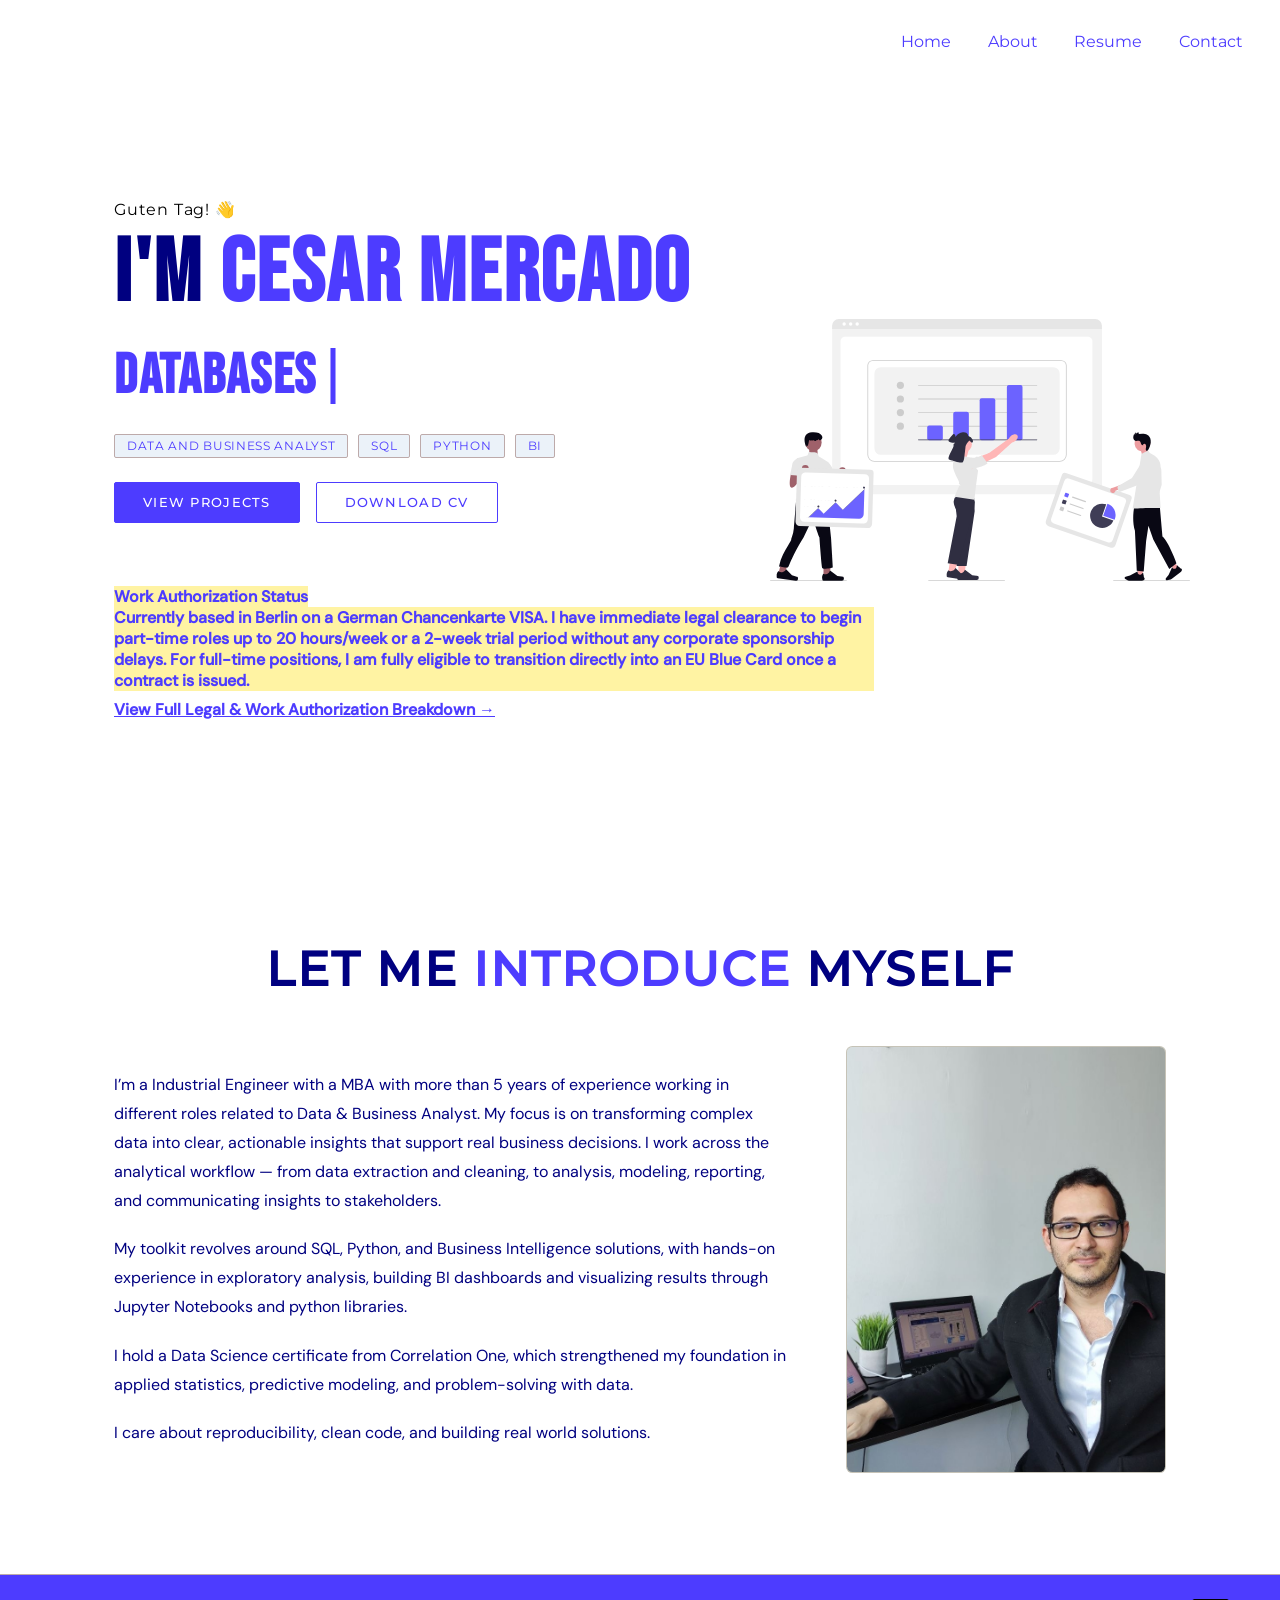
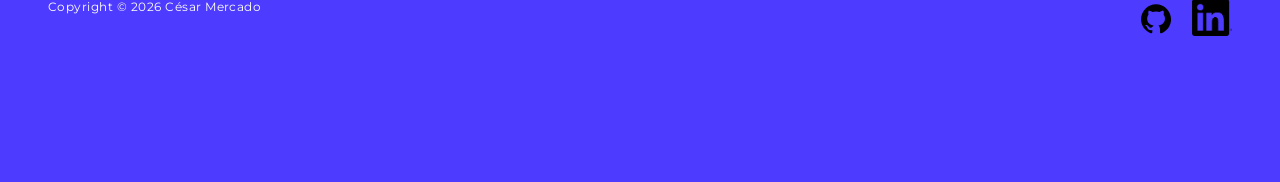
==== commit 63796015: "Update project links and enhance visa information on personal site" ====
--- a/frontend/index.html
+++ b/frontend/index.html
@@ -65,18 +65,26 @@
       </div>
       
       <div class="hero-cta">
-        <a href="pages/projects.html" class="btn btn-primary">View Projects</a>
+        <a href="https://github.com/cesarmercado-kid" class="btn btn-primary">View Projects</a>
         <a href="pages/resume.html" class="btn btn-outline">Download CV</a>       
       </div>
       
       <br/>
+      <br/>
+      <br/>
       <p class="ai-note"> 
-        Located in Deutschland through Chancenkarte VISA   
+        
+        Work Authorization Status
         <br/>
       </p>
       <p class="ai-note"> 
-        Seeking EU Blue Card sponsorship for data analyst roles.   
-        <br/>
+        Currently based in Berlin on a German Chancenkarte VISA. I have immediate legal clearance to begin part-time roles up to 20 hours/week or a 2-week trial period without any corporate sponsorship delays. For full-time positions, I am fully eligible to transition directly into an EU Blue Card once a contract is issued.   
+        
+        
+      </p>
+      </br/>
+      <p class="skill-section">
+        <a href="pages/visa.html" class="accent-link" style="font-weight: bold; display: inline-block; margin-top: 8px;">View Full Legal & Work Authorization Breakdown →</a>
       </p>
     </div>
   </section>
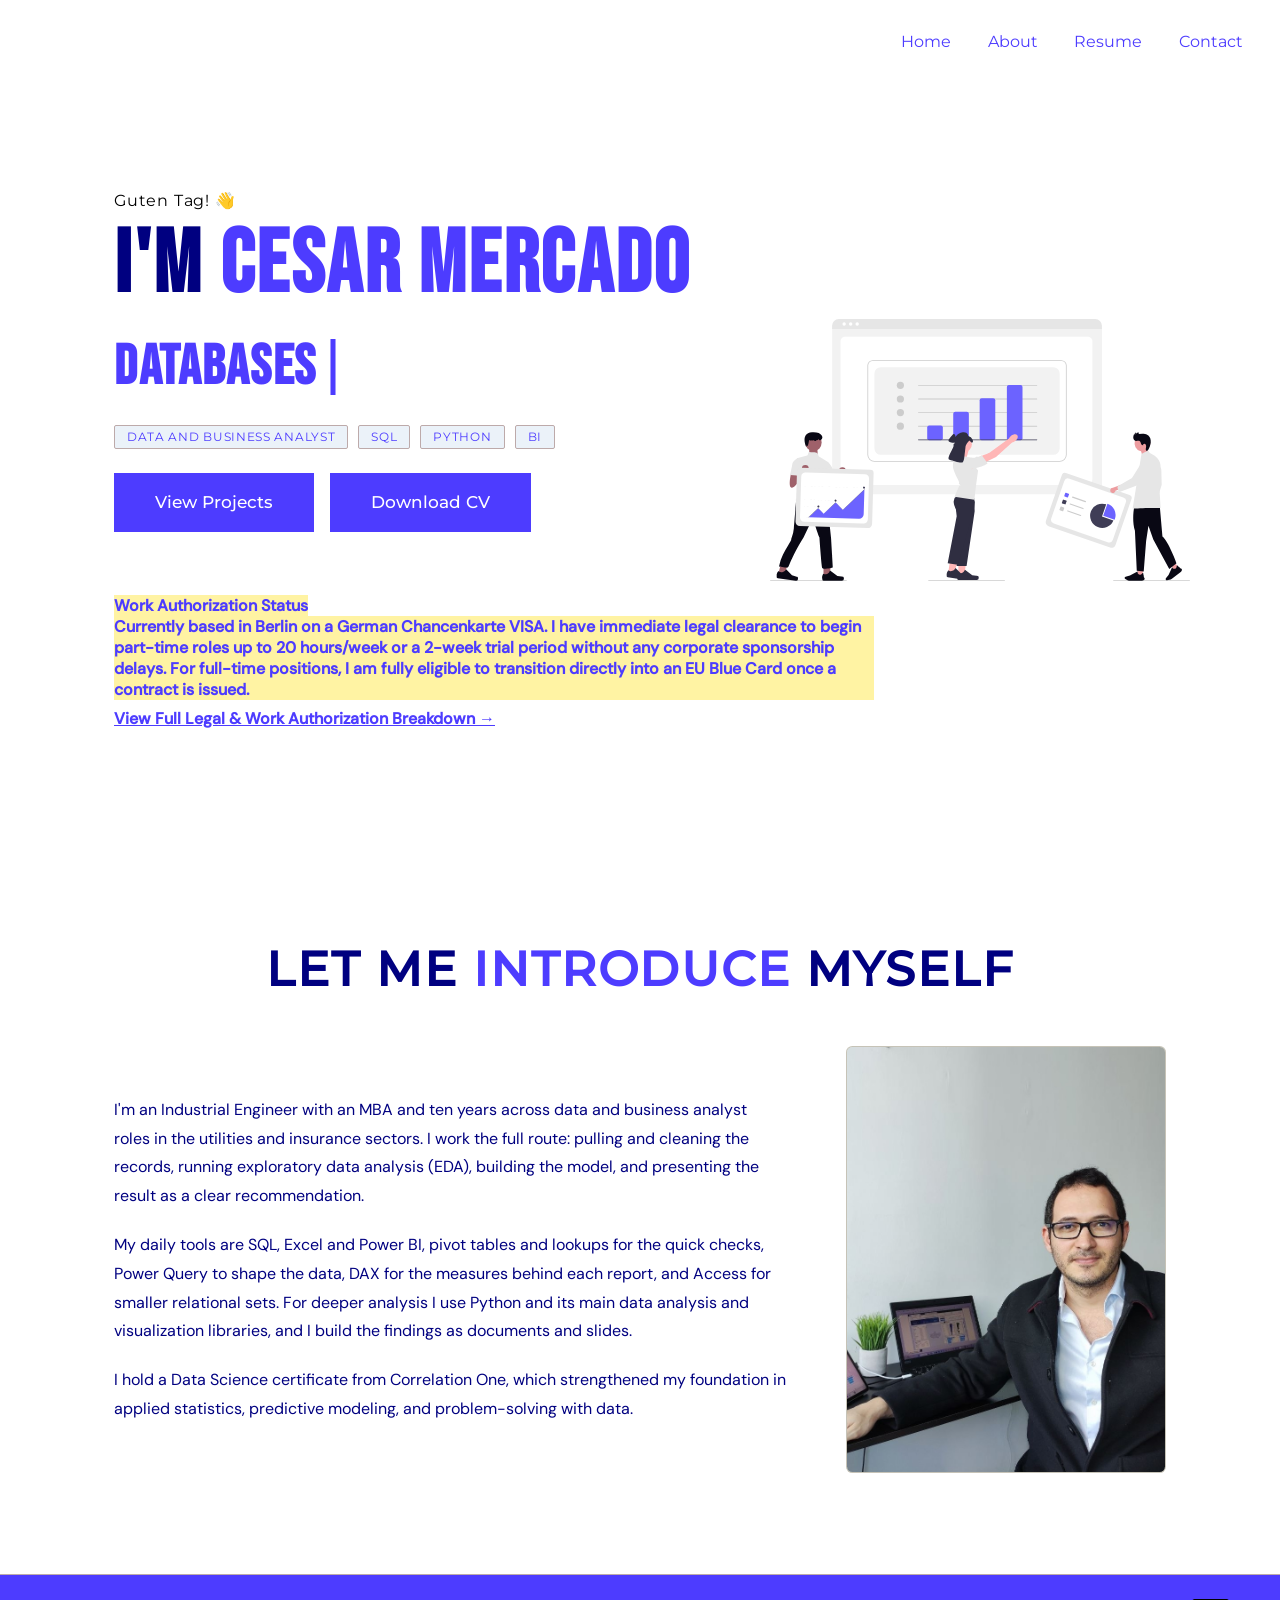
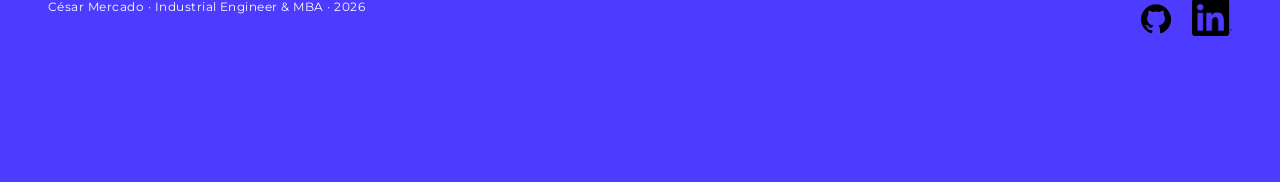
==== commit 302afee2: "Remove outdated CV and certificates, update resume and about sections for clarity and relevance" ====
--- a/frontend/index.html
+++ b/frontend/index.html
@@ -95,18 +95,15 @@
     <div class="introduce-grid">
       <div class="introduce-text">
         <p>
-          I’m a Industrial Engineer with a MBA with more than 5 years of experience working in different roles related to Data & Business Analyst. My focus is on transforming complex data into clear, actionable insights that support real business decisions.
-          I work across the analytical workflow — from data extraction and cleaning, to analysis, modeling, reporting, and communicating insights to stakeholders.
+          I'm an Industrial Engineer with an MBA and ten years across data and business analyst roles in the utilities and insurance sectors. I work the full route: pulling and cleaning the records, running exploratory data analysis (EDA), building the model, and presenting the result as a clear recommendation. 
         </p>
         <p>
-          My toolkit revolves around SQL, Python, and Business Intelligence solutions, with hands-on experience in exploratory analysis, building BI dashboards and visualizing results through Jupyter Notebooks and python libraries.
+          My daily tools are SQL, Excel and Power BI, pivot tables and lookups for the quick checks, Power Query to shape the data, DAX for the measures behind each report, and Access for smaller relational sets. For deeper analysis I use Python and its main data analysis and visualization libraries, and I build the findings as documents and slides. 
         </p>
         <p>
           I hold a Data Science certificate from Correlation One, which strengthened my foundation in applied statistics, predictive modeling, and problem-solving with data.
         </p>
-        <p>
-          I care about reproducibility, clean code, and building real world solutions.
-        </p>
+        
       </div>
       <div class="introduce-photo">
         <div class="photo-frame">
@@ -120,7 +117,7 @@
 
   <!-- FOOTER -->
   <footer class="footer">
-    <span>Copyright © 2026 César Mercado</span>
+    <span>César Mercado · Industrial Engineer & MBA · 2026</span>
     <div class="footer-links">
       <a href="https://github.com/cesarmercado-kid" target="_blank">
         <img src="assets/images/github-black.svg" alt="GitHub" width="40" height="40" />
--- a/frontend/css/style.css
+++ b/frontend/css/style.css
@@ -229,13 +229,15 @@
   display: inline-block;
   font-family: var(--font-ui);
   font-weight: 500;
-  font-size: 0.8rem;
-  letter-spacing: 0.1em;
-  text-transform: uppercase;
-  padding: 12px 28px;
-  border-radius: 2px;
+  font-size: 1.05rem;
+  letter-spacing: 0;
+  text-transform: none;
+  padding: 18px 40px;
+  border-radius: 0;
+  text-align: center;
+  line-height: 1.25;
   text-decoration: none;
-  transition: all 0.2s ease;
+  transition: background-color 0.2s ease, border-color 0.2s ease;
   cursor: pointer;
 }
 
@@ -246,21 +248,46 @@
 }
 
 .btn-primary:hover {
-  background: #000080;
-  border-color: #000080;
-  transform: translateY(-2px);
-  box-shadow: 0 8px 24px rgba(0, 91, 172, 0.3);
-}
-
+  background: #3A2BD6;
+  border-color: #3A2BD6;
+}
+
+/* Secondary action — same solid fill, matching the reference */
 .btn-outline {
-  background: transparent;
-  color: var(--primary);
+  background: var(--primary);
+  color: #fff;
   border: 1px solid var(--primary);
 }
 
 .btn-outline:hover {
-  background: rgba(232, 201, 109, 0.08);
-  transform: translateY(-2px);
+  background: #3A2BD6;
+  border-color: #3A2BD6;
+}
+
+/* Tertiary action — plain blue text, no box */
+.btn-link {
+  display: inline-block;
+  font-family: var(--font-ui);
+  font-weight: 500;
+  font-size: 1.05rem;
+  color: var(--primary);
+  background: none;
+  border: none;
+  padding: 12px 8px;
+  text-decoration: none;
+  cursor: pointer;
+}
+
+.btn-link:hover {
+  text-decoration: underline;
+}
+
+@media (max-width: 600px) {
+  .btn {
+    font-size: 0.95rem;
+    padding: 15px 24px;
+    width: 100%;
+  }
 }
 
 
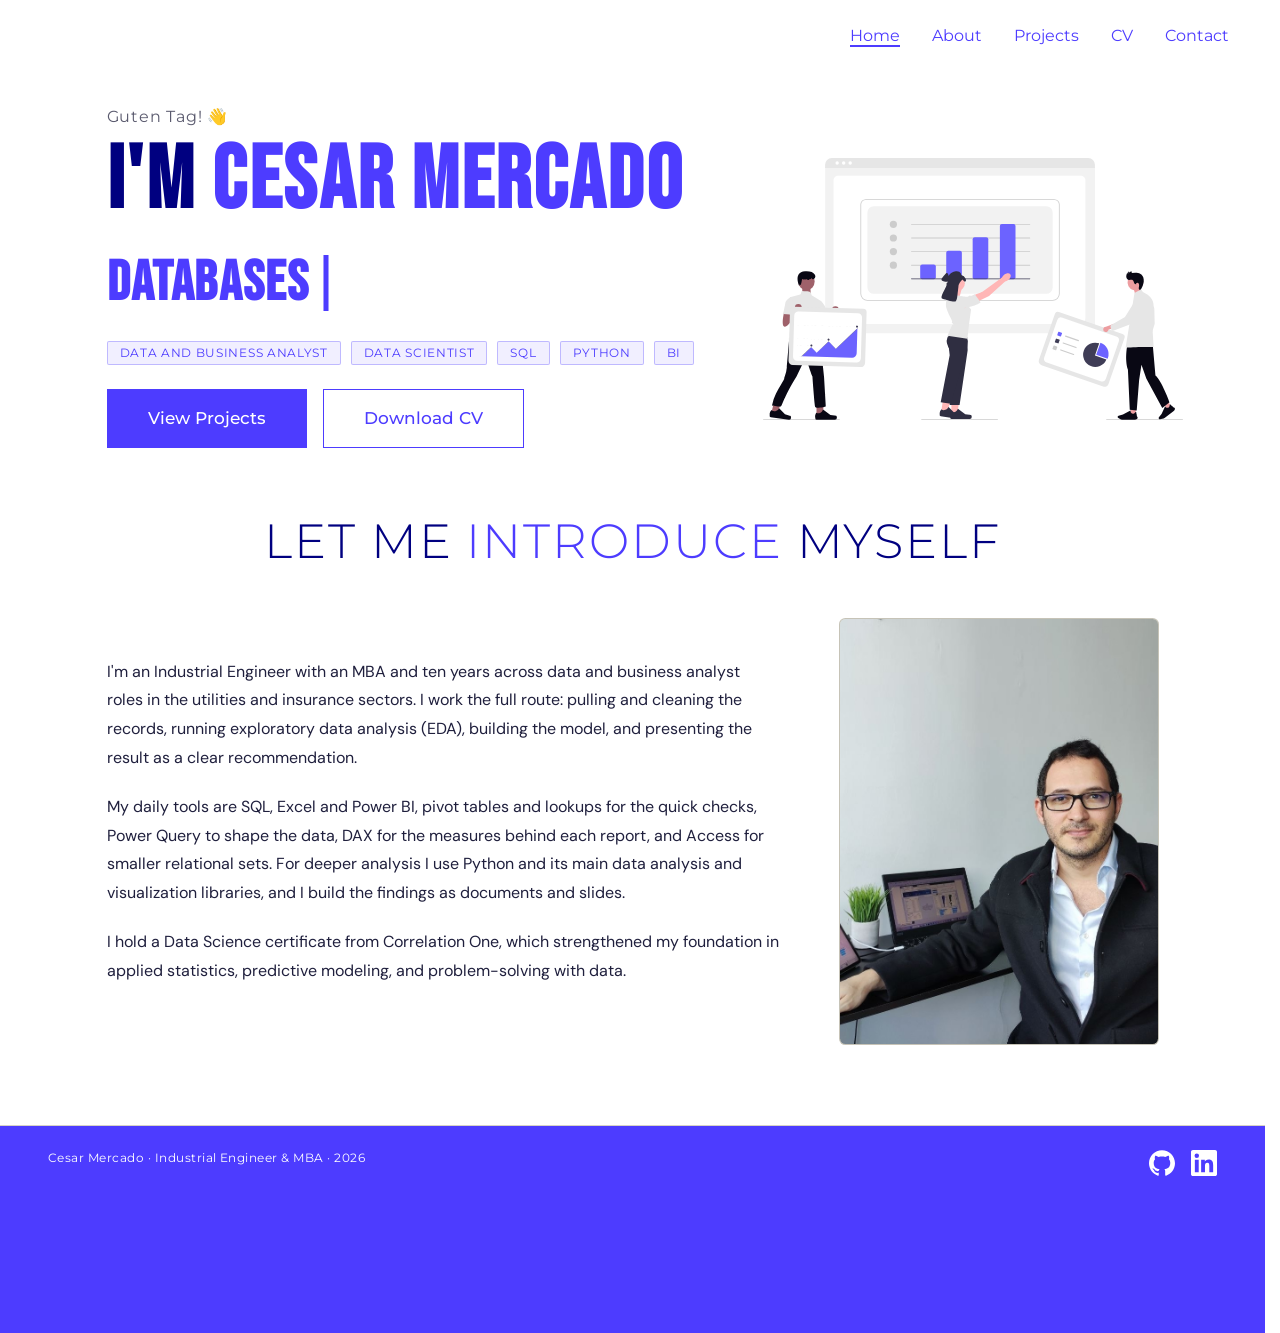
==== commit f01546d1: "Refactor code structure for improved readability and maintainability" ====
--- a/frontend/index.html
+++ b/frontend/index.html
@@ -4,36 +4,46 @@
 <head>
   <meta charset="UTF-8" />
   <meta name="viewport" content="width=device-width, initial-scale=1.0" />
-  <title>César Mercado | Data and Business Analyst</title>
+
+  <title>Cesar Mercado · Data Scientist and Business Analyst</title>
+  <meta name="description" content="Industrial Engineer and MBA working as a data scientist and business analyst. Ten years turning operational records into dashboards, risk models and decisions with SQL, Python and Power BI." />
+  <link rel="canonical" href="https://mercado.es.eu.org/" />
+
+  <link rel="icon" type="image/svg+xml" href="assets/images/favicon.svg" />
+  <link rel="apple-touch-icon" href="assets/images/og-cover.jpg" />
+
+  <meta property="og:type" content="website" />
+  <meta property="og:site_name" content="Cesar Mercado" />
+  <meta property="og:title" content="Cesar Mercado · Data Scientist and Business Analyst" />
+  <meta property="og:description" content="Ten years turning operational records into dashboards, risk models and decisions." />
+  <meta property="og:url" content="https://mercado.es.eu.org/" />
+  <meta property="og:image" content="https://mercado.es.eu.org/assets/images/og-cover.jpg" />
+  <meta property="og:image:width" content="1200" />
+  <meta property="og:image:height" content="630" />
+  <meta name="twitter:card" content="summary_large_image" />
+
   <link rel="stylesheet" href="css/style.css" />
-  <link rel="stylesheet" href="css/navbar.css" />
 </head>
-
-
 
 <body>
 
- <!-- top menu -->
-<header class="top-menu">
-    <a href="index.html" class="items">Home</a>
+  <!-- top menu -->
+  <header class="top-menu">
+    <a href="index.html" class="items active">Home</a>
     <a href="pages/about.html" class="items" data-feature="about">About</a>
     <a href="pages/projects.html" class="items" data-feature="projects">Projects</a>
-    <a href="pages/resume.html" class="items" data-feature="resume">Resume</a>
+    <a href="pages/cv.html" class="items" data-feature="cv">CV</a>
     <a href="pages/contact.html" class="items" data-feature="contact">Contact</a>
-</header>
+  </header>
 
-<!-- navbar --> 
+  <!-- navbar -->
   <nav class="navbar">
-    
-    <div class="nav-left">    
-      <a href="pages/contact.html" class="nav-logo">
-        <img src="assets/images/undraw_man.svg" alt="Logo" />
-      </a>          
-    
+    <div class="nav-left">
+      <a href="index.html" class="nav-logo">
+        <img src="assets/images/undraw_man.svg" alt="Home" />
+      </a>
+    </div>
 
-
-    </div>
-        
     <button class="nav-toggle" id="navToggle" aria-label="Toggle menu">
       <span></span><span></span><span></span>
     </button>
@@ -42,88 +52,69 @@
       <li><a href="index.html" class="active">Home</a></li>
       <li><a href="pages/about.html" data-feature="about">About</a></li>
       <li><a href="pages/projects.html" data-feature="projects">Projects</a></li>
-      <li><a href="pages/resume.html" data-feature="resume">Resume</a></li>
+      <li><a href="pages/cv.html" data-feature="cv">CV</a></li>
       <li><a href="pages/contact.html" data-feature="contact">Contact</a></li>
     </ul>
   </nav>
 
-  <!-- hero section -->
+  <!-- hero -->
   <section class="hero">
     <div class="hero-content">
       <p class="hero-greeting">Guten Tag! <span class="wave">👋</span></p>
-      
-      <h1 class="hero-title">I'M <span    class="accent">CESAR MERCADO</span></h1>
+
+      <h1 class="hero-title">I'M <span class="accent">CESAR MERCADO</span></h1>
       <h2 class="hero-typed">
         <span id="typed-word"></span><span class="cursor">|</span>
       </h2>
 
       <div class="hero-tags">
         <span class="tag">Data and Business Analyst</span>
+        <span class="tag">Data Scientist</span>
         <span class="tag">SQL</span>
         <span class="tag">Python</span>
         <span class="tag">BI</span>
       </div>
-      
+
       <div class="hero-cta">
-        <a href="https://github.com/cesarmercado-kid" class="btn btn-primary">View Projects</a>
-        <a href="pages/resume.html" class="btn btn-outline">Download CV</a>       
+        <a href="pages/projects.html" class="btn btn-primary">View Projects</a>
+        <a href="assets/files/Cesar_Mercado-CV.pdf" download class="btn btn-outline">Download CV</a>
       </div>
-      
-      <br/>
-      <br/>
-      <br/>
-      <p class="ai-note"> 
-        
-        Work Authorization Status
-        <br/>
-      </p>
-      <p class="ai-note"> 
-        Currently based in Berlin on a German Chancenkarte VISA. I have immediate legal clearance to begin part-time roles up to 20 hours/week or a 2-week trial period without any corporate sponsorship delays. For full-time positions, I am fully eligible to transition directly into an EU Blue Card once a contract is issued.   
-        
-        
-      </p>
-      </br/>
-      <p class="skill-section">
-        <a href="pages/visa.html" class="accent-link" style="font-weight: bold; display: inline-block; margin-top: 8px;">View Full Legal & Work Authorization Breakdown →</a>
-      </p>
+
     </div>
   </section>
 
-  <!-- introduce section -->
+  <!-- introduce -->
   <section class="introduce">
     <h2 class="section-title">LET ME <span class="accent">INTRODUCE</span> MYSELF</h2>
     <div class="introduce-grid">
       <div class="introduce-text">
         <p>
-          I'm an Industrial Engineer with an MBA and ten years across data and business analyst roles in the utilities and insurance sectors. I work the full route: pulling and cleaning the records, running exploratory data analysis (EDA), building the model, and presenting the result as a clear recommendation. 
+          I'm an Industrial Engineer with an MBA and ten years across data and business analyst roles in the utilities and insurance sectors. I work the full route: pulling and cleaning the records, running exploratory data analysis (EDA), building the model, and presenting the result as a clear recommendation.
         </p>
         <p>
-          My daily tools are SQL, Excel and Power BI, pivot tables and lookups for the quick checks, Power Query to shape the data, DAX for the measures behind each report, and Access for smaller relational sets. For deeper analysis I use Python and its main data analysis and visualization libraries, and I build the findings as documents and slides. 
+          My daily tools are SQL, Excel and Power BI, pivot tables and lookups for the quick checks, Power Query to shape the data, DAX for the measures behind each report, and Access for smaller relational sets. For deeper analysis I use Python and its main data analysis and visualization libraries, and I build the findings as documents and slides.
         </p>
         <p>
           I hold a Data Science certificate from Correlation One, which strengthened my foundation in applied statistics, predictive modeling, and problem-solving with data.
         </p>
-        
       </div>
       <div class="introduce-photo">
         <div class="photo-frame">
-          <img src="assets/images/headshot-sit.jpeg" alt="César Mercado" onerror="this.style.display='none'" />          
+          <img src="assets/images/headshot-sit.jpeg" alt="Cesar Mercado" onerror="this.style.display='none'" />
         </div>
-        <p class="ai-note"></p>
       </div>
     </div>
   </section>
 
-
-  <!-- FOOTER -->
+  <!-- footer -->
   <footer class="footer">
-    <span>César Mercado · Industrial Engineer & MBA · 2026</span>
+    <span>Cesar Mercado · Industrial Engineer &amp; MBA · 2026</span>
     <div class="footer-links">
-      <a href="https://github.com/cesarmercado-kid" target="_blank">
-        <img src="assets/images/github-black.svg" alt="GitHub" width="40" height="40" />
+      <a href="https://github.com/cesarmercadokid" target="_blank" rel="noopener" aria-label="GitHub">
+        <svg viewBox="0 0 24 24" role="img" aria-hidden="true"><path d="M12 .297c-6.63 0-12 5.373-12 12 0 5.303 3.438 9.8 8.205 11.385.6.113.82-.258.82-.577 0-.285-.01-1.04-.015-2.04-3.338.724-4.042-1.61-4.042-1.61C4.422 18.07 3.633 17.7 3.633 17.7c-1.087-.744.084-.729.084-.729 1.205.084 1.838 1.236 1.838 1.236 1.07 1.835 2.809 1.305 3.495.998.108-.776.417-1.305.76-1.605-2.665-.3-5.466-1.332-5.466-5.93 0-1.31.465-2.38 1.235-3.22-.135-.303-.54-1.523.105-3.176 0 0 1.005-.322 3.3 1.23.96-.267 1.98-.399 3-.405 1.02.006 2.04.138 3 .405 2.28-1.552 3.285-1.23 3.285-1.23.645 1.653.24 2.873.12 3.176.765.84 1.23 1.91 1.23 3.22 0 4.61-2.805 5.625-5.475 5.92.42.36.81 1.096.81 2.22 0 1.606-.015 2.896-.015 3.286 0 .315.21.69.825.57C20.565 22.092 24 17.592 24 12.297c0-6.627-5.373-12-12-12"/></svg>
       </a>
-      <a href="https://linkedin.com/in/cesarmercado-kid" target="_blank">
-        <img src="assets/images/in-black.png" alt="LinkedIn" width="40" height="40" />
+      <a href="https://linkedin.com/in/cesarmercadokid" target="_blank" rel="noopener" aria-label="LinkedIn">
+        <svg viewBox="0 0 24 24" role="img" aria-hidden="true"><path d="M20.447 20.452h-3.554v-5.569c0-1.328-.027-3.037-1.852-3.037-1.853 0-2.136 1.445-2.136 2.939v5.667H9.351V9h3.414v1.561h.046c.477-.9 1.637-1.85 3.37-1.85 3.601 0 4.267 2.37 4.267 5.455v6.286zM5.337 7.433a2.062 2.062 0 01-2.063-2.065 2.064 2.064 0 112.063 2.065zm1.782 13.019H3.555V9h3.564v11.452zM22.225 0H1.771C.792 0 0 .774 0 1.729v20.542C0 23.227.792 24 1.771 24h20.451C23.2 24 24 23.227 24 22.271V1.729C24 .774 23.2 0 22.222 0h.003z"/></svg>
       </a>
     </div>
   </footer>
--- a/frontend/css/style.css
+++ b/frontend/css/style.css
@@ -1,108 +1,107 @@
-/* fonts */
+/* ============================================================
+   Cesar Mercado, portfolio
+   Single stylesheet. Sections:
+   01 Fonts · 02 Tokens · 03 Reset · 04 Layout · 05 Navigation
+   06 Components · 07 Home · 08 About · 09 Projects
+   10 CV · 11 Contact · 12 Responsive
+   ============================================================ */
+
+/* 01 · FONTS ------------------------------------------------ */
 
 @font-face {
   font-family: 'Bebas Neue';
   src: url('../assets/fonts/BebasNeue-Regular.woff2') format('woff2');
-  font-weight: 400;
-  font-style: normal;
-  font-display: swap;
-}
-
+  font-weight: 400; font-style: normal; font-display: swap;
+}
 @font-face {
   font-family: 'DM Sans';
   src: url('../assets/fonts/DMSans-Light.woff2') format('woff2');
-  font-weight: 300;
-  font-style: normal;
-  font-display: swap;
-}
-
+  font-weight: 300; font-style: normal; font-display: swap;
+}
 @font-face {
   font-family: 'DM Sans';
   src: url('../assets/fonts/DMSans-Regular.woff2') format('woff2');
-  font-weight: 400;
-  font-style: normal;
-  font-display: swap;
-}
-
+  font-weight: 400; font-style: normal; font-display: swap;
+}
 @font-face {
   font-family: 'DM Sans';
   src: url('../assets/fonts/DMSans-Medium.woff2') format('woff2');
-  font-weight: 500;
-  font-style: normal;
-  font-display: swap;
-}
-
+  font-weight: 500; font-style: normal; font-display: swap;
+}
 @font-face {
   font-family: 'Montserrat';
   src: url('../assets/fonts/Montserrat-Light.woff2') format('woff2');
-  font-weight: 300;
-  font-style: normal;
-  font-display: swap;
-}
-
+  font-weight: 300; font-style: normal; font-display: swap;
+}
 @font-face {
   font-family: 'Montserrat';
   src: url('../assets/fonts/Montserrat-Regular.woff2') format('woff2');
-  font-weight: 400;
-  font-style: normal;
-  font-display: swap;
-}
-
+  font-weight: 400; font-style: normal; font-display: swap;
+}
 @font-face {
   font-family: 'Montserrat';
   src: url('../assets/fonts/Montserrat-Medium.woff2') format('woff2');
-  font-weight: 500;
-  font-style: normal;
-  font-display: swap;
-}
-
-
-/* variables */
+  font-weight: 500; font-style: normal; font-display: swap;
+}
+
+/* 02 · TOKENS ----------------------------------------------- */
 
 :root {
-  --bg-2:      #e1ded0;
-  --primary:   #4D3CFF;
-  --gold:      #4D3CFF;
-  --text:      #000080;
-  --muted:     #000000;
-  --border:    #bdaaaa;
-
+  /* brand */
+  --primary:      #4D3CFF;
+  --primary-dark: #3A2BD6;
+  --primary-08:   rgba(77, 60, 255, 0.08);
+  --primary-15:   rgba(77, 60, 255, 0.15);
+  --primary-30:   rgba(77, 60, 255, 0.30);
+
+  /* text */
+  --text:    #000080;
+  --body:    #1f1f3d;
+  --muted:   #5a5a6e;
+  --on-dark: #ffffff;
+
+  /* surfaces */
+  --bg:      #ffffff;
+  --bg-2:    #e1ded0;
+  --bg-3:    #f8f9fb;
+  --border:  #d6d2c6;
+  --rule:    #e8e8e8;
+
+  /* type */
   --font-head: 'Bebas Neue', sans-serif;
   --font-body: 'DM Sans', sans-serif;
   --font-ui:   'Montserrat', sans-serif;
-}
-
-
-/* reset and base styles */
-
-*, *::before, *::after {
-  margin: 0;
-  padding: 0;
-  box-sizing: border-box;
-}
+  --font-mono: ui-monospace, SFMono-Regular, Menlo, monospace;
+}
+
+/* 03 · RESET AND BASE --------------------------------------- */
+
+*, *::before, *::after { margin: 0; padding: 0; box-sizing: border-box; }
 
 html {
   font-size: 16px;
   scroll-behavior: smooth;
-}
-
-img {
-  max-width: 100%;
-  height: auto;
-  display: block;
-}
+  /* reserva siempre el hueco de la barra de scroll: si no, las paginas cortas
+     (Contact) quedan ~7px mas a la derecha que las largas y el menu "salta" */
+  scrollbar-gutter: stable;
+}
+
+@supports not (scrollbar-gutter: stable) {
+  html { overflow-y: scroll; }
+}
+
+img { max-width: 100%; height: auto; display: block; }
 
 body {
-  margin: 0;
-  padding: 0;
   width: 100%;
-  background: #fff;
+  background: var(--bg);
   color: var(--text);
   font-family: var(--font-body);
   overflow-x: hidden;
   position: relative;
 }
 
+/* graph-paper wash that fades in as you scroll past the hero */
 body::before {
   content: "";
   position: fixed;
@@ -116,8 +115,13 @@
   transition: opacity 0.1s ease;
 }
 
-
-/* layout */
+a { color: var(--primary); }
+
+.hide { display: none !important; }
+
+.accent { color: var(--primary); }
+
+/* 04 · LAYOUT ----------------------------------------------- */
 
 section {
   position: relative;
@@ -127,78 +131,69 @@
   padding: 80px 24px;
 }
 
-.grid-responsive {
-  display: grid;
-  gap: 2rem;
-}
-
-.hide {
-  display: none !important;
-}
-
-
-/* helpers */
-
-.accent      { color: var(--gold); }
-.accent-link { color: var(--gold); text-decoration: underline; cursor: pointer; }
-
-
-/* section title */
-
-
 .section-title {
   font-family: var(--font-ui);
   font-size: clamp(2rem, 5vw, 3rem);
+  font-weight: 300;
   letter-spacing: 0.04em;
   text-align: center;
   margin-bottom: 48px;
   color: var(--text);
 }
 
-
-/* tags */
-
-
-.tag {
+.footer {
+  position: relative;
+  z-index: 1;
+  display: flex;
+  justify-content: space-between;
+  align-items: flex-start;
+  padding: 24px 48px;
+  border-top: 1px solid var(--border);
+  font-family: var(--font-ui);
+  font-size: 0.75rem;
+  letter-spacing: 0.04em;
+  color: var(--on-dark);
+  background-color: var(--primary);
+  min-height: 13rem;
+}
+
+.footer-links { display: flex; gap: 16px; }
+.footer-links a { color: var(--on-dark); text-decoration: none; }
+.footer-links a:hover { opacity: 0.75; }
+
+.footer-links svg {
+  width: 26px;
+  height: 26px;
+  display: block;
+  fill: currentColor;
+}
+
+/* 05 · NAVIGATION ------------------------------------------- */
+
+/* top menu (visible at the top of the page, hides on scroll) */
+.top-menu {
+  position: relative;
+  z-index: 10;
+  display: flex;
+  justify-content: flex-end;
+  flex-wrap: wrap;
+  gap: 2rem;
+  max-width: 1240px;
+  margin: 0 auto;
+  padding: 26px 24px 22px;
+}
+
+.top-menu .items {
+  position: relative;
   display: inline-block;
-  border: 1px solid var(--border);
-  background: rgba(0, 91, 172, 0.08);
-  color: var(--gold);
   font-family: var(--font-ui);
-  font-weight: 400;
-  font-size: 0.72rem;
-  padding: 4px 12px;
-  border-radius: 2px;
-  letter-spacing: 0.06em;
-  text-transform: uppercase;
-}
-
-
-/* top menu */
-
-
-.top-menu {
-  position: absolute;
-  top: clamp(1.5rem, 6vw, 2rem);
-  right: 2rem;
-  left: 2rem;
-  z-index: 10;
-  display: flex;
-  justify-content: flex-end;
-  gap: 2rem;
-}
-
-.top-menu .items {
+  font-size: 1rem;
   color: var(--primary);
   text-decoration: none;
-  font-family: 'Montserrat', sans-serif;
-  font-size: 1rem;
-  margin-right: 0.3rem;
-  position: relative;
-  display: inline-block;
-}
-
-.top-menu .items::after {
+}
+
+.top-menu .items::after,
+.nav-links a::after {
   content: "";
   position: absolute;
   bottom: -2px;
@@ -206,115 +201,156 @@
   width: 0;
   height: 2px;
   background-color: var(--primary);
+  transform: translateX(-50%);
+  transition: width 0.3s ease;
+}
+
+.top-menu .items:hover::after,
+.top-menu .items.active::after,
+.nav-links a:hover::after,
+.nav-links a.active::after { width: 100%; }
+
+/* floating navbar (slides in once you scroll past the hero) */
+.navbar {
+  position: fixed;
+  top: 2rem;
+  left: 50%;
+  /* mismo contenedor y mismo margen interior que .top-menu, para que el logo
+     y los enlaces caigan sobre las mismas guias */
+  width: min(1240px, calc(100% - 4rem));
+  z-index: 1000;
+  display: flex;
+  align-items: center;
+  justify-content: space-between;
+  height: 4rem;
+  padding: 0 24px;
+  background: rgba(255, 255, 255, 0.85);
+  backdrop-filter: blur(12px);
+  border-radius: 15px;
+  transform: translate(-50%, -150%);
+  transition: transform 0.4s ease;
+}
+
+.navbar.show { transform: translate(-50%, 0); }
+
+.nav-left { display: flex; align-items: center; gap: 0.8rem; }
+.nav-logo img { width: 28px; height: 28px; object-fit: contain; }
+
+.nav-links {
+  display: flex;
+  list-style: none;
+  gap: 2rem;
+  margin-left: auto;
+}
+
+.nav-links a {
+  position: relative;
+  display: inline-block;
+  font-family: var(--font-ui);
+  font-size: 1rem;
+  color: var(--primary);
+  text-decoration: none;
+}
+
+.nav-toggle {
+  display: none;
+  flex-direction: column;
+  gap: 5px;
+  padding: 4px;
+  background: none;
+  border: none;
+  cursor: pointer;
+}
+
+.nav-toggle span {
+  display: block;
+  width: 24px;
+  height: 2px;
+  border-radius: 2px;
+  background: var(--primary);
   transition: all 0.3s ease;
-  transform: translateX(-50%);
-}
-
-.top-menu .items:hover::after,
-.top-menu .items.active::after {
-  width: 100%;
-}
-
-.top-menu .items:hover,
-.top-menu .items.active {
-  color: var(--primary);
-}
-
-
-/* buttons */
- 
-
+}
+
+.nav-toggle.open span:nth-child(1) { transform: translateY(7px) rotate(45deg); }
+.nav-toggle.open span:nth-child(2) { opacity: 0; }
+.nav-toggle.open span:nth-child(3) { transform: translateY(-7px) rotate(-45deg); }
+
+/* 06 · COMPONENTS ------------------------------------------- */
 
 .btn {
   display: inline-block;
   font-family: var(--font-ui);
   font-weight: 500;
   font-size: 1.05rem;
-  letter-spacing: 0;
-  text-transform: none;
+  line-height: 1.25;
   padding: 18px 40px;
+  text-align: center;
+  text-decoration: none;
   border-radius: 0;
-  text-align: center;
-  line-height: 1.25;
-  text-decoration: none;
-  transition: background-color 0.2s ease, border-color 0.2s ease;
   cursor: pointer;
+  transition: background-color 0.2s ease, border-color 0.2s ease, color 0.2s ease;
 }
 
 .btn-primary {
   background: var(--primary);
-  color: #fff;
+  color: var(--on-dark);
   border: 1px solid var(--primary);
 }
-
-.btn-primary:hover {
-  background: #3A2BD6;
-  border-color: #3A2BD6;
-}
-
-/* Secondary action — same solid fill, matching the reference */
+.btn-primary:hover { background: var(--primary-dark); border-color: var(--primary-dark); }
+
 .btn-outline {
-  background: var(--primary);
-  color: #fff;
+  background: transparent;
+  color: var(--primary);
   border: 1px solid var(--primary);
 }
-
-.btn-outline:hover {
-  background: #3A2BD6;
-  border-color: #3A2BD6;
-}
-
-/* Tertiary action — plain blue text, no box */
-.btn-link {
+.btn-outline:hover { background: var(--primary); color: var(--on-dark); }
+
+.tag {
   display: inline-block;
   font-family: var(--font-ui);
-  font-weight: 500;
-  font-size: 1.05rem;
-  color: var(--primary);
-  background: none;
-  border: none;
-  padding: 12px 8px;
-  text-decoration: none;
-  cursor: pointer;
-}
-
-.btn-link:hover {
-  text-decoration: underline;
-}
-
-@media (max-width: 600px) {
-  .btn {
-    font-size: 0.95rem;
-    padding: 15px 24px;
-    width: 100%;
-  }
-}
-
-
-/* hero */
+  font-size: 0.72rem;
+  letter-spacing: 0.06em;
+  text-transform: uppercase;
+  color: var(--primary);
+  background: var(--primary-08);
+  border: 1px solid var(--primary-30);
+  border-radius: 2px;
+  padding: 4px 12px;
+}
+
+.photo-frame {
+  position: relative;
+  width: 100%;
+  aspect-ratio: 3 / 4;
+  overflow: hidden;
+  display: flex;
+  align-items: center;
+  justify-content: center;
+  background: var(--bg-2);
+  border: 1px solid rgba(0, 0, 0, 0.12);
+  border-radius: 0.4rem;
+}
+.photo-frame img { width: 100%; height: 100%; object-fit: cover; }
+
+/* 07 · HOME ------------------------------------------------- */
 
 .hero {
-  min-height: 100vh;
   display: flex;
   align-items: center;
-  padding-top: 100px;
-  background: #ffffff;
-  background-image: url("../assets/images/undraw_data.svg");
-  background-repeat: no-repeat;
-  background-position: right center;
+  padding-top: 40px;
+  padding-bottom: 32px;
+  background: var(--bg) url("../assets/images/undraw_data.svg") no-repeat right center;
   background-size: clamp(180px, 45%, 420px);
-  position: relative;
 }
 
 .hero-content { max-width: 760px; }
 
 .hero-greeting {
   font-family: var(--font-ui);
-  font-weight: 400;
   font-size: 1rem;
+  letter-spacing: 0.05em;
   color: var(--muted);
   margin-bottom: 12px;
-  letter-spacing: 0.05em;
 }
 
 .wave {
@@ -324,12 +360,12 @@
 }
 
 @keyframes wave {
-  0%,100% { transform: rotate(0deg); }
-  15%      { transform: rotate(14deg); }
-  30%      { transform: rotate(-8deg); }
-  45%      { transform: rotate(14deg); }
-  60%      { transform: rotate(-4deg); }
-  75%      { transform: rotate(10deg); }
+  0%, 100% { transform: rotate(0deg); }
+  15% { transform: rotate(14deg); }
+  30% { transform: rotate(-8deg); }
+  45% { transform: rotate(14deg); }
+  60% { transform: rotate(-4deg); }
+  75% { transform: rotate(10deg); }
 }
 
 .hero-title {
@@ -341,54 +377,48 @@
   color: var(--text);
 }
 
-.hero-tags {
-  display: flex;
-  flex-wrap: wrap;
-  gap: 10px;
-  margin-bottom: 24px;
-}
-
-.hero-sub {
-  font-size: 1rem;
-  color: var(--muted);
-  margin-bottom: 36px;
-  max-width: 520px;
-  line-height: 1.8;
-}
-
-.hero-cta {
-  display: flex;
-  gap: 16px;
-  flex-wrap: wrap;
-}
-
 .hero-typed {
   font-family: var(--font-head);
   font-size: clamp(1.8rem, 5vw, 3.5rem);
   letter-spacing: 0.03em;
   color: var(--primary);
-  margin-top: 8px;
-  margin-bottom: 24px;
+  margin: 8px 0 24px;
   min-height: 1.2em;
 }
 
 .cursor {
   display: inline-block;
+  margin-left: 2px;
+  font-weight: 300;
   color: var(--primary);
   animation: blink 0.8s step-end infinite;
-  font-weight: 300;
-  margin-left: 2px;
-}
-
-@keyframes blink {
-  0%, 100% { opacity: 1; }
-  50%       { opacity: 0; }
-}
-
-
-/* introduce */
-
-.introduce { padding-top: 40px; }
+}
+
+@keyframes blink { 0%, 100% { opacity: 1; } 50% { opacity: 0; } }
+
+.hero-tags {
+  display: flex;
+  flex-wrap: wrap;
+  gap: 10px;
+  margin-bottom: 24px;
+}
+
+.hero-sub {
+  max-width: 520px;
+  margin-bottom: 36px;
+  font-size: 1rem;
+  line-height: 1.8;
+  color: var(--muted);
+}
+
+.hero-cta {
+  display: flex;
+  flex-wrap: wrap;
+  gap: 16px;
+  margin-bottom: 32px;
+}
+
+.introduce { padding-top: 0; }
 
 .introduce-grid {
   display: grid;
@@ -400,184 +430,514 @@
 .introduce-text p {
   margin-bottom: 20px;
   font-size: 1rem;
-  color: #000080;
   line-height: 1.8;
-}
-
-.photo-frame {
-  position: relative;
-  width: 100%;
-  aspect-ratio: 3/4;
-  border: 1px solid #0000001f;
-  border-radius: 0.4rem;
+  color: var(--body);
+}
+
+/* 08 · ABOUT ------------------------------------------------ */
+
+.about-hero {
+  padding-top: 40px;
+  padding-bottom: 40px;
+  text-align: center;
+  background-image:
+    url("../assets/images/undraw_database.svg"),
+    url("../assets/images/undraw_work.svg");
+  background-repeat: no-repeat;
+  background-position: right center, left center;
+  background-size: 25%;
+}
+
+.who-grid {
+  max-width: 720px;
+  margin: 0 auto 80px;
+}
+
+.who-text { text-align: center; }
+
+.who-text h3 {
+  font-family: var(--font-head);
+  font-size: 1.8rem;
+  letter-spacing: 0.04em;
+  color: var(--primary);
+  margin-bottom: 16px;
+}
+
+.who-text p {
+  margin-bottom: 18px;
+  font-size: 1rem;
+  line-height: 1.7;
+  color: var(--body);
+}
+
+.who-text ul {
+  display: inline-block;
+  list-style: none;
+  text-align: left;
+  margin-bottom: 24px;
+}
+
+.who-text ul li {
+  position: relative;
+  padding: 6px 0 6px 20px;
+  font-size: 0.97rem;
+  color: var(--body);
+}
+
+.who-text ul li::before {
+  content: '▸';
+  position: absolute;
+  left: 0;
+  color: var(--primary);
+}
+
+.skills-section { padding-top: 20px; }
+
+.skills-category {
+  font-family: var(--font-mono);
+  font-size: 0.75rem;
+  letter-spacing: 0.1em;
+  text-transform: uppercase;
+  color: var(--muted);
+  margin: 32px 0 14px;
+}
+
+.skills-grid,
+.tools-grid {
+  display: flex;
+  flex-wrap: wrap;
+  gap: 10px;
+  margin-bottom: 40px;
+}
+
+.skill-chip,
+.tool-chip {
+  display: inline-flex;
+  align-items: center;
+  gap: 8px;
+  font-family: var(--font-mono);
+  font-size: 0.8rem;
+  letter-spacing: 0.03em;
+  color: var(--body);
+  background: var(--primary-08);
+  border: 1px solid var(--primary-30);
+  border-radius: 2px;
+  padding: 7px 14px;
+  transition: background 0.2s ease, border-color 0.2s ease;
+}
+
+.skill-chip:hover,
+.tool-chip:hover {
+  background: var(--primary-15);
+  border-color: var(--primary);
+}
+
+.chip-icon { font-size: 1rem; }
+
+/* 09 · PROJECTS --------------------------------------------- */
+
+.projects-hero {
+  padding-top: 40px;
+  padding-bottom: 0;
+  text-align: center;
+}
+
+/* el titulo ya no lleva parrafo debajo: las tarjetas suben */
+.projects-hero .section-title { margin-bottom: 0; }
+.projects-hero + section { padding-top: 40px; }
+
+.projects-hero p {
+  max-width: 640px;
+  margin: 0 auto;
+  font-size: 1rem;
+  line-height: 1.7;
+  color: var(--muted);
+}
+
+.projects-grid {
+  display: grid;
+  grid-template-columns: repeat(3, 1fr);
+  gap: 24px;
+  padding: 0 0 40px;
+}
+
+.project-card {
+  display: flex;
+  flex-direction: column;
+  gap: 12px;
+  position: relative;
+  overflow: hidden;
+  padding: 28px 24px;
   background: var(--bg-2);
-  display: flex;
+  border: 1px solid var(--border);
+  border-radius: 4px;
+  transition: transform 0.25s ease, box-shadow 0.25s ease, border-color 0.25s ease;
+}
+
+.project-card::before {
+  content: '';
+  position: absolute;
+  top: 0; left: 0; right: 0;
+  height: 2px;
+  background: var(--primary);
+  opacity: 0;
+  transition: opacity 0.25s;
+}
+
+.project-card:hover {
+  transform: translateY(-4px);
+  border-color: var(--primary-30);
+  box-shadow: 0 12px 40px rgba(77, 60, 255, 0.12);
+}
+.project-card:hover::before { opacity: 1; }
+
+.project-eyebrow {
+  font-family: var(--font-mono);
+  font-size: 0.7rem;
+  letter-spacing: 0.1em;
+  text-transform: uppercase;
+  color: var(--muted);
+}
+
+.project-title {
+  font-family: var(--font-head);
+  font-size: 1.15rem;
+  letter-spacing: 0.04em;
+  line-height: 1.2;
+  color: var(--primary);
+}
+
+.project-desc {
+  font-size: 0.9rem;
+  line-height: 1.6;
+  color: var(--body);
+}
+
+.project-bullets { list-style: none; margin: 4px 0; }
+
+.project-bullets li {
+  position: relative;
+  padding: 3px 0 3px 16px;
+  font-size: 0.85rem;
+  color: var(--body);
+}
+
+.project-bullets li::before {
+  content: '•';
+  position: absolute;
+  left: 0;
+  font-weight: bold;
+  color: var(--primary);
+}
+
+.stack-label {
+  font-family: var(--font-mono);
+  font-size: 0.7rem;
+  letter-spacing: 0.06em;
+  text-transform: uppercase;
+  color: var(--muted);
+  margin-bottom: 2px;
+}
+
+.project-stack {
+  display: flex;
+  flex-wrap: wrap;
+  gap: 6px;
+  margin-top: 4px;
+}
+
+.stack-chip {
+  font-family: var(--font-mono);
+  font-size: 0.72rem;
+  color: var(--primary);
+  background: var(--primary-08);
+  border: 1px solid var(--primary-30);
+  border-radius: 2px;
+  padding: 3px 8px;
+}
+
+.project-links {
+  display: flex;
+  flex-wrap: wrap;
+  gap: 10px;
+  /* empuja los botones al pie de la tarjeta sin estirar el texto */
+  margin-top: auto;
+  padding-top: 8px;
+}
+
+.project-link {
+  font-family: var(--font-ui);
+  font-size: 0.78rem;
+  white-space: nowrap;
+  text-decoration: none;
+  padding: 7px 14px;
+  border-radius: 2px;
+  border: 1px solid var(--primary);
+  color: var(--primary);
+  background: transparent;
+  transition: background 0.2s ease, color 0.2s ease;
+}
+.project-link:hover { background: var(--primary-08); }
+
+.project-link.primary { background: var(--primary); color: var(--on-dark); }
+.project-link.primary:hover { background: var(--primary-dark); }
+
+/* 10 · CV ----------------------------------------------- */
+
+.cv-hero {
+  padding-top: 40px;
+  padding-bottom: 32px;
+  text-align: center;
+}
+.cv-hero .btn { margin: 0 8px 12px; }
+
+.cv-wrapper {
+  position: relative;
+  z-index: 1;
+  max-width: 860px;
+  margin: 0 auto;
+  padding: 0 24px 80px;
+}
+
+.cv-preview {
+  background: #fff;
+  border-radius: 4px;
+  overflow: hidden;
+  box-shadow: 0 24px 80px rgba(0, 0, 0, 0.25);
+}
+
+.cv-header {
+  display: grid;
+  grid-template-columns: auto 1fr;
+  gap: 24px;
   align-items: center;
-  justify-content: center;
+  padding: 36px 40px 28px;
+  background: var(--primary);
+  color: var(--on-dark);
+}
+
+.cv-photo-circle {
+  flex-shrink: 0;
+  width: 90px;
+  height: 90px;
+  border-radius: 50%;
   overflow: hidden;
-}
-
-.photo-frame img {
+  background: rgba(255, 255, 255, 0.15);
+  border: 3px solid rgba(255, 255, 255, 0.4);
+}
+
+.cv-photo-circle img {
   width: 100%;
   height: 100%;
   object-fit: cover;
-}
-
-.photo-placeholder {
+  object-position: 50% 25%;
+  transform: scale(1.05);
+  transform-origin: 50% 30%;
+}
+
+.cv-header-info h1 {
   font-family: var(--font-head);
-  font-size: 5rem;
-  color: var(--primary);
-  letter-spacing: 0.1em;
-}
-
-.ai-note {
-  color: var(--primary);
-  font-weight: 600;
-  background: #fff3a3;
-  display: inline-block;
-}
-
-
-/* find me */
-
-.find-me {
-  text-align: center;
-  padding: 60px 24px;
-}
-
-.find-sub {
-  color: var(--muted);
-  margin-bottom: 32px;
+  font-size: 2.2rem;
+  letter-spacing: 0.06em;
+  color: var(--on-dark);
+  margin-bottom: 6px;
+}
+
+.cv-header-info .cv-role {
+  font-family: var(--font-mono);
+  font-size: 0.85rem;
+  letter-spacing: 0.08em;
+  color: rgba(255, 255, 255, 0.75);
+  margin-bottom: 12px;
+}
+
+.cv-contact {
+  display: flex;
+  flex-wrap: wrap;
+  gap: 16px;
+  font-size: 0.8rem;
+  color: rgba(255, 255, 255, 0.85);
+}
+.cv-contact span { display: flex; align-items: center; gap: 5px; }
+.cv-contact a { color: inherit; text-decoration: none; }
+.cv-contact a:hover { text-decoration: underline; }
+
+.cv-body { display: grid; grid-template-columns: 1fr 280px; }
+
+.cv-main { padding: 32px 36px; border-right: 1px solid var(--rule); }
+.cv-sidebar { padding: 32px 28px; background: var(--bg-3); }
+
+.cv-section { margin-bottom: 32px; }
+
+.cv-section-title {
+  font-family: var(--font-head);
   font-size: 1rem;
-}
-
-.social-links {
-  display: flex;
-  justify-content: center;
-  gap: 16px;
-}
-
-.social-btn {
-  display: flex;
-  align-items: center;
-  justify-content: center;
-  width: 48px;
-  height: 48px;
-  border-radius: 50%;
-  background: var(--bg-2);
-  border: 1px solid var(--border);
-  color: var(--text);
-  text-decoration: none;
-  transition: all 0.2s ease;
-}
-
-.social-btn:hover {
-  background: var(--primary);
-  border-color: var(--primary);
-  transform: translateY(-3px);
-  color: #fff;
-  box-shadow: 0 8px 20px rgba(0, 91, 172, 0.3);
-}
-
-
-/* footer */
-
-.footer {
-  position: relative;
-  z-index: 1;
+  letter-spacing: 0.12em;
+  text-transform: uppercase;
+  color: var(--primary);
+  border-bottom: 2px solid var(--primary);
+  padding-bottom: 4px;
+  margin-bottom: 16px;
+}
+
+.cv-intro { font-size: 0.85rem; line-height: 1.6; color: #444; }
+
+.cv-job { margin-bottom: 20px; }
+
+.cv-job-header {
   display: flex;
   justify-content: space-between;
   align-items: flex-start;
-  padding: 24px 48px;
-  border-top: 1px solid var(--border);
-  font-family: var(--font-ui);
-  font-weight: 400;
-  font-size: 0.75rem;
-  color: #ffffff;
-  background-color: var(--primary);
-  letter-spacing: 0.04em;
-  height: 20vh;
-  min-height: 13rem;
-}
-
-.footer-links {
-  display: flex;
-  gap: 16px;
-}
-
-.footer-links a {
-  color: #ffffff;
-  text-decoration: none;
-  transition: color 0.2s;
-}
-
-.footer-links a:hover { color: var(--gold); }
-
-
-/* redirect box */
-
-.redirect-box {
-  max-width: 480px;
-  margin: 2rem auto;
-  padding: 2rem;
-  background: #ffffff;
-  border: 1px solid #e2e8f0;
-  border-radius: 12px;
-  box-shadow: 0 4px 16px rgba(0, 0, 0, 0.08);
+  margin-bottom: 2px;
+}
+
+.cv-job-title { font-weight: 500; font-size: 0.92rem; color: #1a1a2e; }
+
+.cv-job-period {
+  font-family: var(--font-mono);
+  font-size: 0.72rem;
+  color: #888;
+  white-space: nowrap;
+  margin-left: 8px;
+}
+
+.cv-job-company { font-size: 0.82rem; color: var(--primary); margin-bottom: 6px; }
+
+.cv-job ul { list-style: none; }
+
+.cv-job ul li {
+  position: relative;
+  padding: 2px 0 2px 14px;
+  font-size: 0.82rem;
+  line-height: 1.5;
+  color: #444;
+}
+.cv-job ul li::before { content: '•'; position: absolute; left: 0; color: var(--primary); }
+
+.cv-skill-group { margin-bottom: 20px; }
+
+.cv-skill-label {
+  font-family: var(--font-mono);
+  font-size: 0.7rem;
+  letter-spacing: 0.08em;
+  text-transform: uppercase;
+  color: #888;
+  margin-bottom: 8px;
+}
+
+.cv-skill-tags { display: flex; flex-wrap: wrap; gap: 5px; }
+
+.cv-tag {
+  font-family: var(--font-mono);
+  font-size: 0.72rem;
+  color: var(--primary);
+  background: var(--primary-08);
+  border: 1px solid var(--primary-30);
+  border-radius: 2px;
+  padding: 3px 8px;
+}
+
+.cv-edu { margin-bottom: 16px; }
+.cv-edu-degree { font-weight: 500; font-size: 0.85rem; color: #1a1a2e; }
+.cv-edu-school { font-size: 0.78rem; color: var(--primary); }
+.cv-edu-year { font-family: var(--font-mono); font-size: 0.72rem; color: #888; }
+.cv-edu-note { font-size: 0.78rem; line-height: 1.5; color: #555; margin-top: 4px; }
+
+.cv-lang { margin-bottom: 12px; }
+.cv-lang-row { display: flex; justify-content: space-between; }
+.cv-lang-name { font-size: 0.85rem; font-weight: 500; color: #1a1a2e; }
+.cv-lang-level { font-size: 0.75rem; color: #888; }
+
+.cv-lang-bar {
+  height: 4px;
+  margin-top: 4px;
+  border-radius: 2px;
+  background: #e0e0e0;
+}
+.cv-lang-fill { height: 100%; border-radius: 2px; background: var(--primary); }
+
+.cv-cta-bottom {
+  position: relative;
+  z-index: 1;
   text-align: center;
-}
-
-.redirect-box h2 {
-  margin-bottom: 1rem;
-  font-size: 1.5rem;
-  color: #1e293b;
-}
-
-.redirect-box p {
-  color: #475569;
+  padding: 40px 24px 80px;
+}
+
+/* 11 · CONTACT --------------------------------------------- */
+
+.contact-list {
+  width: 100%;
+  display: flex;
+  flex-direction: column;
+  align-items: center;
+  gap: 1rem;
+  margin-top: 2rem;
+  text-align: center;
   font-size: 1rem;
-  line-height: 1.5rem;
-}
-
-
-/* responsive */
+}
+
+.contact-list a { color: var(--primary); text-decoration: none; }
+.contact-list a:hover { text-decoration: underline; }
+
+/* 12 · RESPONSIVE ------------------------------------------- */
+
+@media (max-width: 900px) {
+  .projects-grid { grid-template-columns: repeat(2, 1fr); }
+}
 
 @media (max-width: 768px) {
 
-  .introduce-grid {
-    grid-template-columns: 1fr;
+  .top-menu { display: none; }
+
+  .navbar {
+    top: 0.75rem;
+    width: calc(100% - 1.5rem);
+    padding: 0 16px;
+    transform: translate(-50%, 0) !important;
+    transition: none;
   }
 
-  .who-grid {
-    grid-template-columns: 1fr;
+  .nav-toggle { display: flex; }
+
+  .nav-links {
+    position: fixed;
+    top: 5rem; left: 1rem; right: 1rem;
+    z-index: 999;
+    flex-direction: column;
+    gap: 0.25rem;
+    padding: 0.75rem;
+    max-height: calc(100vh - 6rem);
+    overflow-y: auto;
+    background: rgba(255, 255, 255, 0.97);
+    backdrop-filter: blur(16px);
+    border: 1px solid var(--primary-15);
+    border-radius: 12px;
+    box-shadow: 0 12px 40px rgba(0, 0, 0, 0.1);
+    transform: translateY(-8px);
+    opacity: 0;
+    pointer-events: none;
+    transition: transform 0.3s ease, opacity 0.3s ease;
   }
 
-  .projects-grid {
-    grid-template-columns: 1fr;
+  .nav-links.open { transform: translateY(0); opacity: 1; pointer-events: auto; }
+
+  .nav-links a::after { display: none; }
+
+  .nav-links a {
+    display: block;
+    padding: 0.6rem 0.9rem;
+    font-size: 0.95rem;
+    font-weight: 500;
+    border-radius: 8px;
+    transition: background 0.2s ease;
   }
-
-  .introduce-photo {
-    max-width: 260px;
-    margin: 0 auto;
-  }
-
-  .footer {
-    flex-direction: column;
-    gap: 12px;
-    padding: 24px;
-    text-align: center;
-    height: auto;
-  }
-
-  .top-menu {
-    display: none;
-  }
+  .nav-links a:hover { background: var(--primary-08); }
+  .nav-links a.active { background: var(--primary-15); font-weight: 600; }
 
   .hero {
     background-image: none;
     padding-top: 6rem;
     text-align: center;
-    display: flex;
     justify-content: center;
   }
 
@@ -587,7 +947,55 @@
     display: flex;
     flex-direction: column;
     align-items: center;
-    margin: 0 auto;
   }
 
-}+  .hero-tags, .hero-cta, .introduce-grid { justify-content: center; }
+
+  .introduce-grid { grid-template-columns: 1fr; }
+  .introduce-photo { max-width: 260px; margin: 0 auto; }
+
+  .about-hero { background-image: none; }
+
+  /* el menu superior se oculta aqui, la navbar flotante ocupa su sitio */
+  .about-hero,
+  .projects-hero,
+  .cv-hero { padding-top: 7rem; }
+
+  .projects-grid { grid-template-columns: 1fr; }
+
+  .contact-list { font-size: 0.95rem; gap: 0.75rem; }
+  .contact-list a,
+  .contact-list span { display: block; width: 100%; overflow-wrap: break-word; }
+
+  .footer {
+    flex-direction: column;
+    gap: 12px;
+    padding: 24px;
+    text-align: center;
+    min-height: auto;
+  }
+  .footer-links { justify-content: center; }
+}
+
+@media (max-width: 700px) {
+
+  .cv-header { grid-template-columns: 1fr; text-align: left; }
+
+  .cv-header-info h1 { font-size: 1.4rem; line-height: 1.2; word-break: break-word; }
+  .cv-header-info .cv-role { font-size: 0.75rem; line-height: 1.3; }
+
+  .cv-contact { flex-direction: column; align-items: flex-start; gap: 6px; }
+  .cv-contact span { display: block; width: 100%; word-break: break-word; }
+
+  .cv-body { display: block; }
+  .cv-main { border-right: none; }
+  .cv-sidebar { border-top: 1px solid var(--rule); }
+
+  .cv-job-header { flex-wrap: wrap; }
+  .cv-job-period { margin-left: 0; }
+}
+
+@media (max-width: 600px) {
+  .btn { width: 100%; font-size: 0.95rem; padding: 15px 24px; }
+
+}
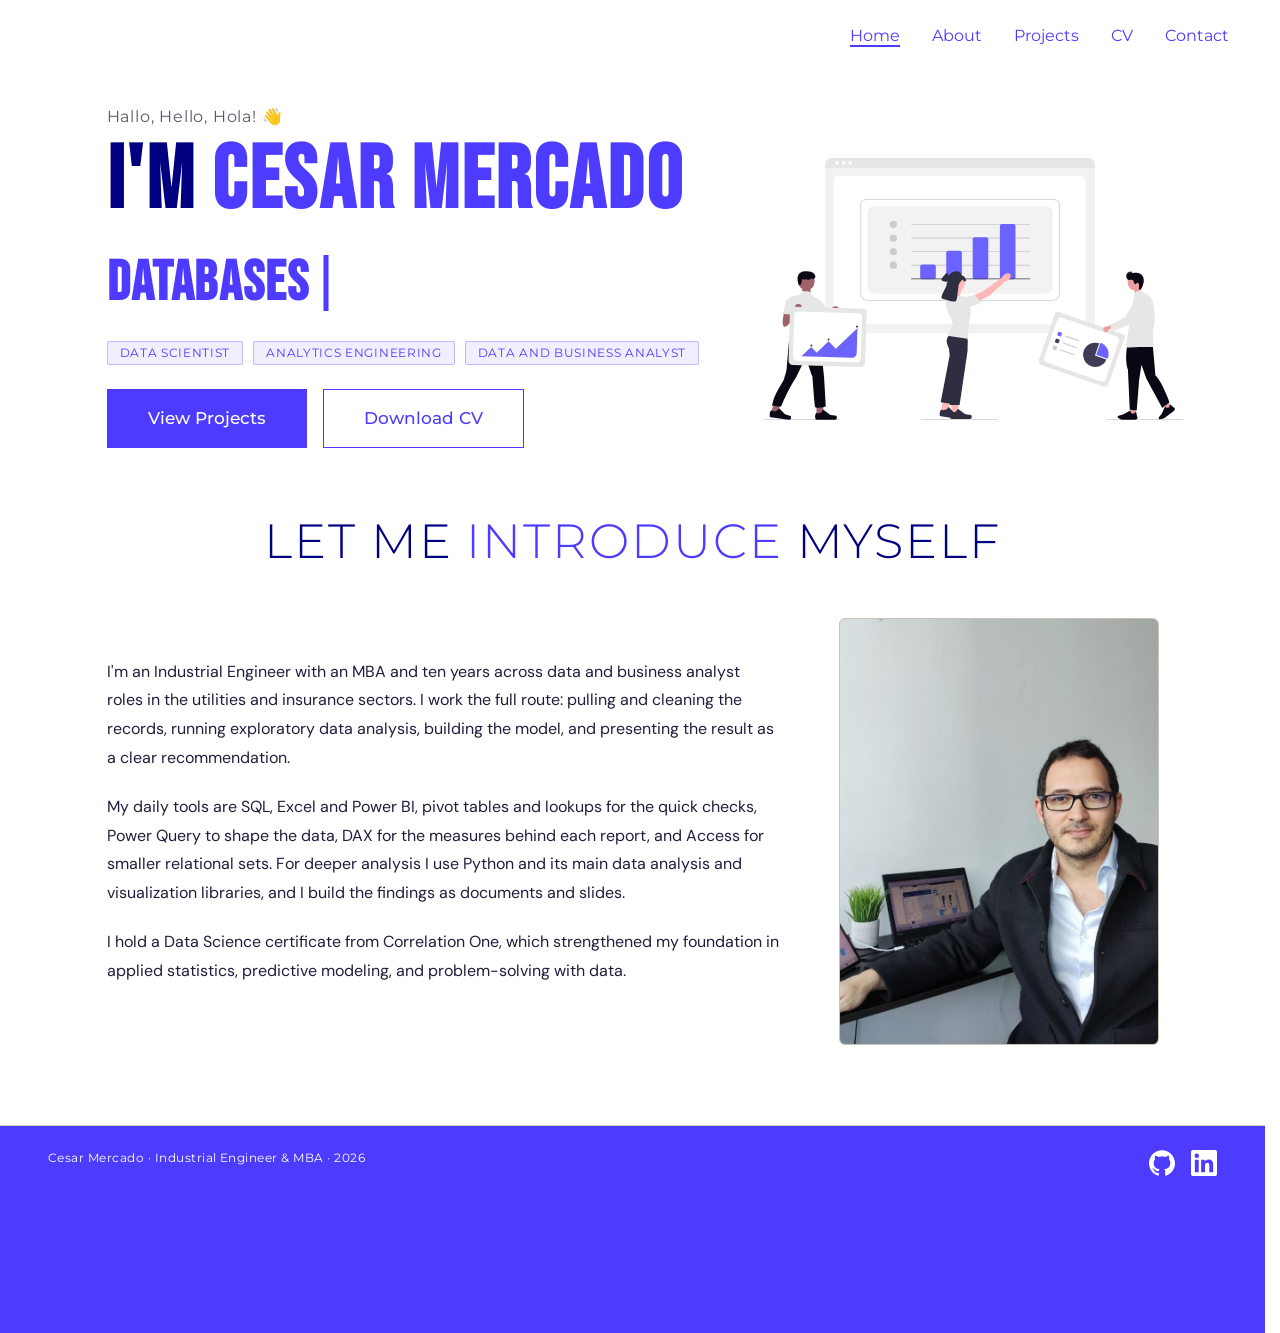
==== commit a0b18c9c: "Update hero greeting and enhance professional titles for clarity" ====
--- a/frontend/index.html
+++ b/frontend/index.html
@@ -60,7 +60,7 @@
   <!-- hero -->
   <section class="hero">
     <div class="hero-content">
-      <p class="hero-greeting">Guten Tag! <span class="wave">👋</span></p>
+      <p class="hero-greeting">Hallo, Hello, Hola!  <span class="wave">👋</span></p>
 
       <h1 class="hero-title">I'M <span class="accent">CESAR MERCADO</span></h1>
       <h2 class="hero-typed">
@@ -68,16 +68,14 @@
       </h2>
 
       <div class="hero-tags">
-        <span class="tag">Data and Business Analyst</span>
         <span class="tag">Data Scientist</span>
-        <span class="tag">SQL</span>
-        <span class="tag">Python</span>
-        <span class="tag">BI</span>
+        <span class="tag">Analytics Engineering</span>
+        <span class="tag">Data and Business Analyst</span> 
       </div>
 
       <div class="hero-cta">
         <a href="pages/projects.html" class="btn btn-primary">View Projects</a>
-        <a href="assets/files/Cesar_Mercado-CV.pdf" download class="btn btn-outline">Download CV</a>
+        <a href="assets/files/Cesar_Mercado_CV.pdf" download class="btn btn-outline">Download CV</a>
       </div>
 
     </div>
@@ -89,7 +87,7 @@
     <div class="introduce-grid">
       <div class="introduce-text">
         <p>
-          I'm an Industrial Engineer with an MBA and ten years across data and business analyst roles in the utilities and insurance sectors. I work the full route: pulling and cleaning the records, running exploratory data analysis (EDA), building the model, and presenting the result as a clear recommendation.
+          I'm an Industrial Engineer with an MBA and ten years across data and business analyst roles in the utilities and insurance sectors. I work the full route: pulling and cleaning the records, running exploratory data analysis, building the model, and presenting the result as a clear recommendation.
         </p>
         <p>
           My daily tools are SQL, Excel and Power BI, pivot tables and lookups for the quick checks, Power Query to shape the data, DAX for the measures behind each report, and Access for smaller relational sets. For deeper analysis I use Python and its main data analysis and visualization libraries, and I build the findings as documents and slides.
